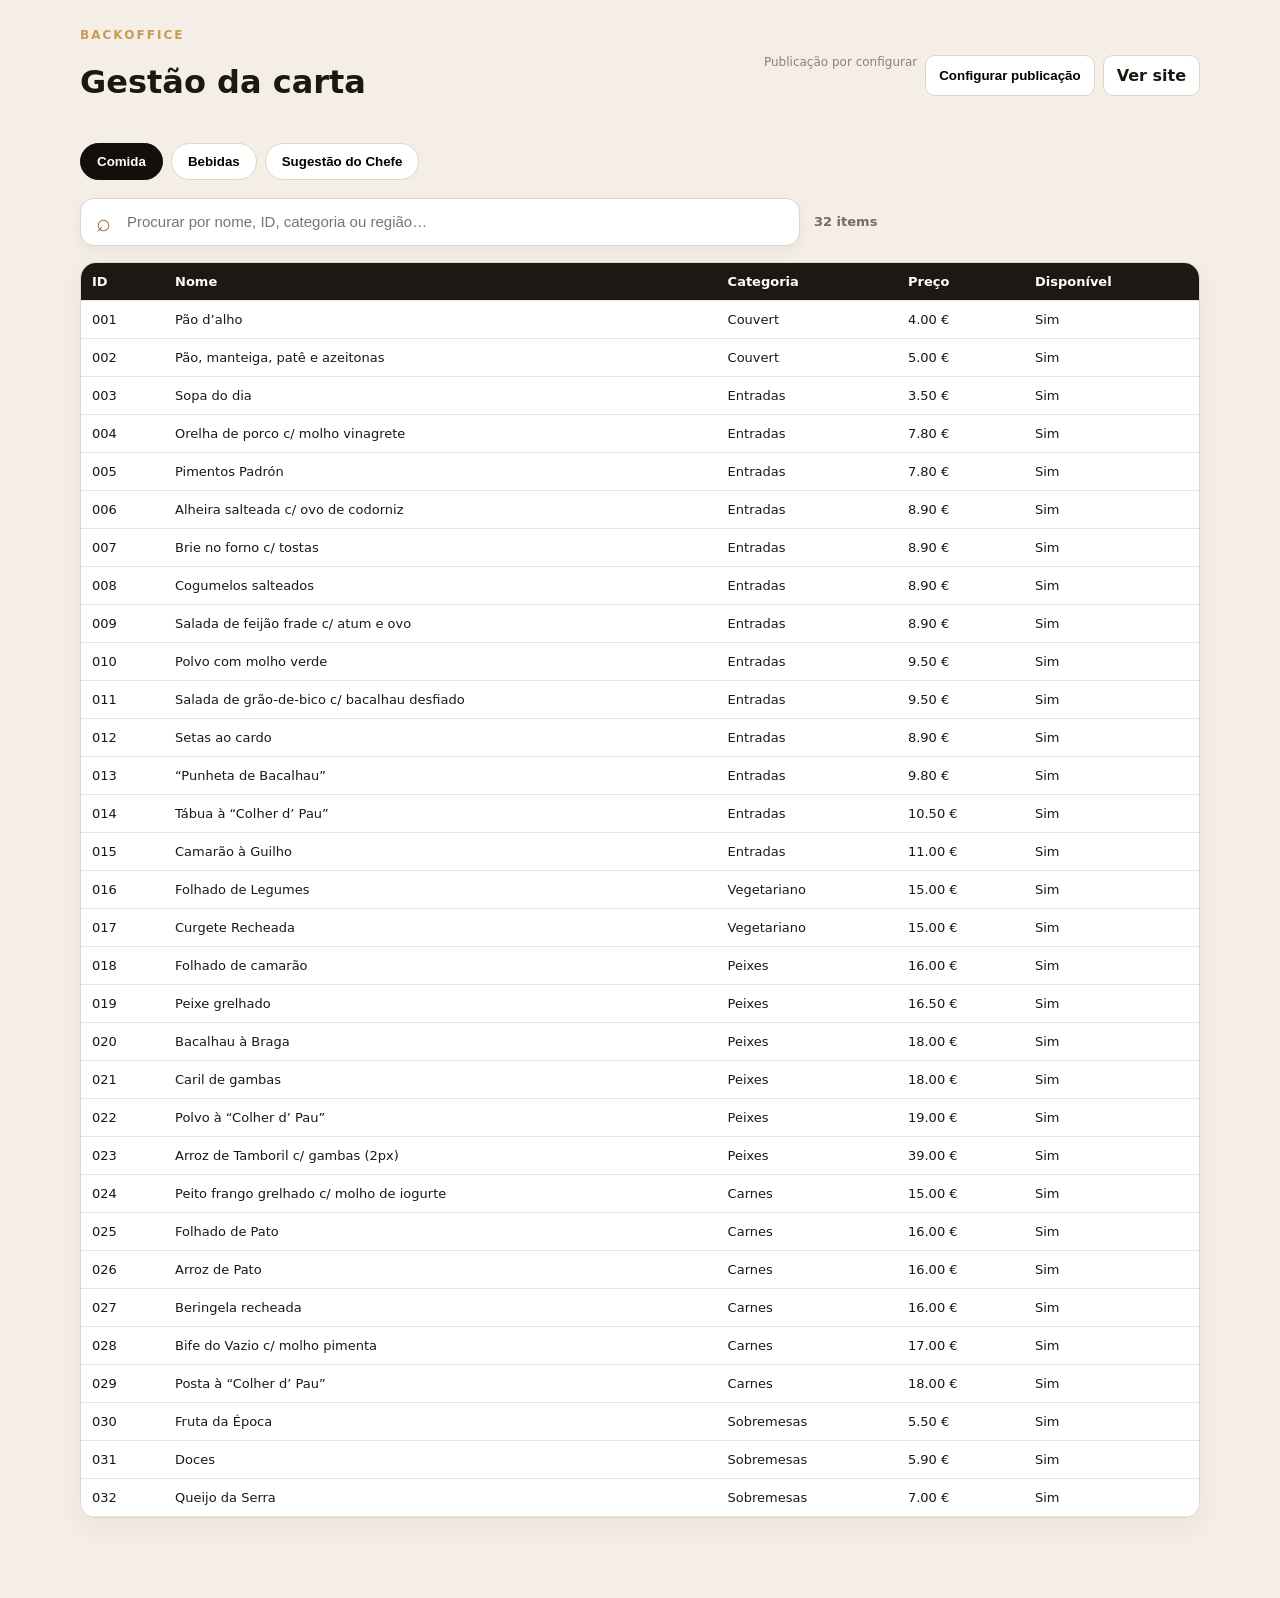
==== admin.html @ 29c87430 "Atualizar cache do backoffice" ====
<!doctype html>
<html lang="pt">
<head>
  <meta charset="utf-8">
  <meta name="viewport" content="width=device-width,initial-scale=1">
  <title>Gestão · Colher d’Pau</title>
  <link rel="stylesheet" href="css/style.css?v=38">
  <link rel="stylesheet" href="css/v36.css?v=38">
</head>
<body>
<div class="admin-wrap shell">
  <div class="admin-head">
    <div>
      <div class="eyebrow">Backoffice</div>
      <h1>Gestão da carta</h1>
    </div>
    <div class="admin-actions">
      <div class="github-sync-status" id="githubSyncStatus">Publicação por configurar</div>
      <button class="btn light" id="connectGitHub" type="button">Configurar publicação</button>
      <a class="btn light" href="index.html">Ver site</a>
    </div>
  </div>

  <div class="admin-tabs">
    <button class="admin-tab active" data-type="food">Comida</button>
    <button class="admin-tab" data-type="beverages">Bebidas</button>
    <button class="admin-tab" data-type="chef">Sugestão do Chefe</button>
  </div>

  <div class="admin-search-tools" role="search" aria-label="Pesquisar na carta">
    <div class="admin-search-box">
      <span class="admin-search-icon" aria-hidden="true">⌕</span>
      <input id="adminSearch" type="search" autocomplete="off" placeholder="Procurar por nome, ID, categoria ou região…" aria-label="Procurar itens">
      <button id="clearAdminSearch" class="admin-search-clear" type="button" aria-label="Limpar pesquisa" title="Limpar pesquisa">×</button>
    </div>
    <div class="admin-search-result" id="adminSearchResult" aria-live="polite"></div>
  </div>

  <div class="chef-admin-settings" id="chefAdminSettings" hidden>
    <div class="chef-admin-box">
      <label><input type="checkbox" id="chefEnabled"> Mostrar “Sugestão do Chefe” na carta</label>
      <label>Válido até <input type="date" id="chefValidUntil"></label>
      <button class="btn light" id="addChefItem">+ Adicionar sugestão</button>
    </div>
  </div>

  <div class="admin-table-wrap"><table class="admin-table"><thead id="tableHead"></thead><tbody id="rows"></tbody></table></div>
</div>

<div class="modal-backdrop" id="editorModal" aria-hidden="true">
  <section class="modal-card" role="dialog" aria-modal="true" aria-labelledby="modalTitle">
    <div class="modal-header"><div><div class="eyebrow">Editor</div><h2 id="modalTitle">Editar item</h2></div><button class="modal-close" id="closeModal" aria-label="Fechar">×</button></div>
    <div class="modal-body"><div class="grid">
      <div class="field"><label>ID</label><input id="code"></div>
      <div class="field"><label>Categoria</label><select id="category"></select></div>
      <div class="field full"><label>Nome apresentado ao cliente (PT)</label><input id="name_pt"></div>
      <div class="field full" id="descriptionField"><label>Descrição breve (PT)</label><textarea id="desc_pt"></textarea></div>
      <div class="field"><label>Preço (€)</label><input id="price" type="number" step=".01"></div>
      <div class="field" id="glassField"><label>Preço copo (€)</label><input id="glass" type="number" step=".01"></div>
      <div class="field" id="regionField"><label>Região</label><input id="region"></div>
      <div class="field"><label>Fotografia (caminho ou URL)</label><input id="image"></div>
      <div class="field">
        <label>Carregar nova fotografia</label>
        <div class="image-upload-row"><input id="imageUpload" type="file" accept="image/*"><button class="btn light" id="clearUploadedImage" type="button">Limpar seleção</button></div>
        <small class="field-help">A fotografia será otimizada e publicada em assets/dishes/ quando aplicar as alterações.</small>
      </div>
      <div class="field full"><label>Pré-visualização</label><img id="preview" class="preview" alt=""></div>
      <div class="field" id="allergensField"><label>Alergénios (separados por vírgula)</label><input id="allergens" placeholder="glúten, leite, ovos"></div>
      <div class="field" id="tagsField"><label>Etiquetas</label><input id="tags" placeholder="vegetariano, picante, sem glúten"></div>
      <div class="field" id="featuredField"><label><input type="checkbox" id="featured"> Item em destaque</label></div>
      <div class="field"><label><input type="checkbox" id="available"> Disponível na carta</label></div>
    </div></div>
    <div class="modal-footer">
      <span class="publish-state" id="publishState" aria-live="polite"></span>
      <button class="btn light" id="cancelModal">Cancelar</button>
      <button class="btn primary" id="apply">Aplicar alterações</button>
    </div>
  </section>
</div>

<script src="js/data.js?v=38"></script>
<script src="js/admin.js?v=38"></script>
<script src="js/admin-backend.js?v=38"></script>
</body>
</html>
---- css/style.css ----
:root{--bg:#f3ede4;--paper:#fffaf4;--ink:#181410;--muted:#766d63;--dark:#120f0c;--gold:#c89c52;--line:#dfd5c6}
*{box-sizing:border-box}html{scroll-behavior:smooth}body{margin:0;background:var(--bg);color:var(--ink);font-family:Inter,system-ui,-apple-system,"Segoe UI",sans-serif}.shell{width:min(1120px,calc(100% - 30px));margin:auto}a{color:inherit}
.landing-hero{min-height:100vh;color:#fff;background:linear-gradient(90deg,rgba(10,8,6,.86),rgba(10,8,6,.48)),url('../assets/restaurant-hero.jpg'),url('../assets/restaurant-hero-fallback.svg');background-position:center;background-size:cover;display:flex;flex-direction:column}
.top{display:flex;justify-content:space-between;align-items:center;padding:22px 0}.logo{height:64px;max-width:270px;object-fit:contain}.socials{display:flex;gap:10px}.socials a{border:1px solid rgba(255,255,255,.24);padding:8px 12px;border-radius:999px;text-decoration:none;font-size:13px}
.hero-inner{flex:1;display:flex;align-items:center}.hero-copy{max-width:820px;padding:80px 0 120px}.eyebrow{letter-spacing:.17em;text-transform:uppercase;color:var(--gold);font-weight:800;font-size:12px}.hero-copy h1{font:600 clamp(52px,8vw,94px)/.98 Georgia,serif;margin:16px 0}.hero-copy p{font-size:19px;color:#e1dad1;max-width:600px}
.lang-grid{display:grid;grid-template-columns:repeat(7,minmax(110px,1fr));gap:10px;margin-top:36px}.flag-card{background:rgba(255,255,255,.09);backdrop-filter:blur(8px);border:1px solid rgba(255,255,255,.18);border-radius:18px;padding:16px 10px;text-decoration:none;text-align:center;transition:.2s}.flag-card:hover{transform:translateY(-3px);background:rgba(255,255,255,.14)}.flag{font-size:32px;display:block;margin-bottom:7px}.flag-card small{color:#ddd2c4}
.menu-hero{height:320px;color:#fff;background:linear-gradient(90deg,rgba(8,7,6,.84),rgba(8,7,6,.45)),url('../assets/restaurant-hero.jpg'),url('../assets/restaurant-hero-fallback.svg');background-position:center;background-size:cover}.menu-top{display:flex;align-items:center;justify-content:space-between;padding:20px 0}.menu-top .logo{height:52px}.back{border:1px solid rgba(255,255,255,.24);border-radius:999px;padding:9px 13px;text-decoration:none}.menu-title{padding-top:62px}.menu-title h1{font:600 clamp(40px,6vw,64px)/1 Georgia,serif;margin:10px 0}.menu-title p{color:#dfd8cf}
.type-switch{display:flex;gap:8px;padding:28px 0 12px}.type-switch button,.cat-btn{border:1px solid var(--line);background:#fffaf4;border-radius:999px;padding:10px 15px;cursor:pointer}.type-switch button.active,.cat-btn.active{background:var(--dark);color:white;border-color:var(--dark)}.category-strip{display:flex;gap:8px;overflow:auto;padding:6px 0 20px;scrollbar-width:none}
.menu-content{display:grid;gap:28px;padding-bottom:70px}.section{background:var(--paper);border:1px solid #e7ded0;border-radius:22px;overflow:hidden}.section h2{font:600 29px Georgia,serif;margin:0;padding:20px 22px;border-bottom:1px solid var(--line)}
.dish{display:grid;grid-template-columns:118px 1fr auto;gap:16px;padding:18px 22px;border-bottom:1px solid #eadfd1;align-items:center}.dish:last-child{border-bottom:0}.dish img{width:118px;height:88px;object-fit:cover;border-radius:14px;background:#e8dfd2}.dish h3{margin:0 0 5px;font-size:17px}.dish p{margin:0;color:var(--muted);font-size:14px}.price{font-weight:900;white-space:nowrap}.badge{display:inline-block;margin-top:8px;margin-right:5px;padding:4px 7px;border-radius:999px;background:#efe3cf;color:#765622;font-size:11px;font-weight:700}
footer{background:var(--dark);color:white;padding:26px 0}.footer-row{display:flex;justify-content:space-between;gap:20px;align-items:center}.footer-row a{color:#d8bd8c}
.admin-wrap{padding:28px 0 80px}.admin-head{display:flex;justify-content:space-between;align-items:center;gap:15px;flex-wrap:wrap}.admin-actions{display:flex;gap:8px;flex-wrap:wrap}.btn{border:0;border-radius:10px;padding:10px 13px;cursor:pointer;font-weight:700;text-decoration:none}.btn.primary{background:var(--dark);color:white}.btn.gold{background:var(--gold);color:#1b140a}.btn.light{background:white;border:1px solid var(--line)}.admin-note{background:#fff7e8;border:1px solid #ead4ac;padding:14px 16px;border-radius:14px;margin:18px 0;color:#5c4a2e}.admin-table{width:100%;border-collapse:collapse;background:white;border-radius:15px;overflow:hidden}.admin-table th,.admin-table td{padding:11px;border-bottom:1px solid #eee4d7;text-align:left;font-size:13px}.admin-table th{background:#1c1814;color:white}.admin-table tr{cursor:pointer}.admin-table tr:hover{background:#faf4ec}.editor{margin-top:26px;background:white;border:1px solid var(--line);border-radius:18px;padding:20px}.grid{display:grid;grid-template-columns:repeat(2,1fr);gap:14px}.field{display:flex;flex-direction:column;gap:6px}.field.full{grid-column:1/-1}.field label{font-size:12px;font-weight:800;color:#675d53}.field input,.field textarea{padding:11px 12px;border:1px solid var(--line);border-radius:10px;background:#fff}.field textarea{min-height:90px;resize:vertical}.preview{width:180px;height:130px;object-fit:cover;border-radius:14px;background:#eee}.tiny{font-size:12px;color:var(--muted)}
@media(max-width:900px){.lang-grid{grid-template-columns:repeat(4,1fr)}}@media(max-width:700px){.lang-grid{grid-template-columns:repeat(2,1fr)}.socials{display:none}.dish{grid-template-columns:84px 1fr}.dish img{width:84px;height:74px}.price{grid-column:2}.grid{grid-template-columns:1fr}.field.full{grid-column:auto}.admin-table th:nth-child(3),.admin-table td:nth-child(3){display:none}.footer-row{align-items:flex-start;flex-direction:column}}


/* ---- Admin V4 ---- */
.admin-tabs{display:flex;gap:8px;margin:20px 0 12px}
.admin-tab{border:1px solid var(--line);background:#fff;border-radius:999px;padding:10px 16px;font-weight:800;cursor:pointer}
.admin-tab.active{background:var(--dark);color:#fff;border-color:var(--dark)}
.admin-table-wrap{background:#fff;border:1px solid var(--line);border-radius:16px;overflow:auto;box-shadow:0 10px 28px rgba(45,35,25,.05)}
.admin-table{border-radius:0}
.admin-table tbody tr{transition:background-color .18s ease,box-shadow .18s ease}
.admin-table tbody tr:hover{background:#f8f1e8}
.admin-table tbody tr.edited-row{background:#fff0c9}
.admin-table tbody tr.edited-row:hover{background:#ffe8ae}
.admin-table tbody tr.edited-row td:first-child{box-shadow:inset 4px 0 0 var(--gold)}

.modal-open{overflow:hidden}
.modal-backdrop{
  position:fixed;inset:0;background:rgba(16,12,9,.62);
  display:none;align-items:center;justify-content:center;
  z-index:1000;padding:22px;backdrop-filter:blur(4px)
}
.modal-backdrop.open{display:flex}
.modal-card{
  width:min(980px,100%);max-height:min(88vh,900px);
  background:#fff;border-radius:22px;box-shadow:0 30px 90px rgba(0,0,0,.28);
  display:flex;flex-direction:column;overflow:hidden
}
.modal-header{
  display:flex;justify-content:space-between;align-items:flex-start;
  padding:22px 24px 16px;border-bottom:1px solid var(--line)
}
.modal-header h2{margin:4px 0 0;font:600 30px Georgia,serif}
.modal-close{
  width:38px;height:38px;border:0;border-radius:50%;
  background:#f1ebe3;font-size:26px;line-height:1;cursor:pointer
}
.modal-body{padding:22px 24px;overflow:auto}
.modal-footer{
  display:flex;justify-content:flex-end;gap:10px;
  padding:16px 24px;border-top:1px solid var(--line);background:#fbf7f1
}
.field select{
  padding:11px 12px;border:1px solid var(--line);
  border-radius:10px;background:#fff
}
@media(max-width:700px){
  .modal-backdrop{padding:8px;align-items:flex-end}
  .modal-card{max-height:95vh;border-radius:18px 18px 0 0}
  .modal-body{padding:16px}
  .modal-header,.modal-footer{padding-left:16px;padding-right:16px}
}


/* ---- V5: identidade visual e galeria ---- */
.restaurant-logo{
  height:76px;
  width:auto;
  max-width:300px;
  object-fit:contain;
  border-radius:14px;
  filter:drop-shadow(0 8px 20px rgba(0,0,0,.22));
}
.landing-hero,
.menu-hero{
  background-position:center 46%;
}
.landing-hero::before{
  content:"";
  position:absolute;
  inset:0;
  background:linear-gradient(90deg,rgba(9,7,5,.86) 0%,rgba(9,7,5,.62) 44%,rgba(9,7,5,.26) 100%);
  pointer-events:none;
}
.landing-hero{position:relative}
.landing-hero .top,
.landing-hero .hero-inner{position:relative;z-index:1}

.dish-image{
  cursor:zoom-in;
  transition:transform .18s ease, box-shadow .18s ease;
}
.dish-image:hover{
  transform:scale(1.025);
  box-shadow:0 10px 24px rgba(28,20,12,.16);
}

.image-lightbox{
  position:fixed;
  inset:0;
  z-index:2000;
  display:none;
  align-items:center;
  justify-content:center;
  padding:28px;
  background:rgba(8,6,5,.90);
  backdrop-filter:blur(5px);
}
.image-lightbox.open{display:flex;flex-direction:column}
.image-lightbox img{
  max-width:min(1100px,94vw);
  max-height:82vh;
  width:auto;
  height:auto;
  object-fit:contain;
  border-radius:18px;
  box-shadow:0 30px 90px rgba(0,0,0,.45);
}
.lightbox-caption{
  color:#fff;
  margin-top:14px;
  font:600 18px Georgia,serif;
  text-align:center;
}
.lightbox-close{
  position:fixed;
  top:18px;
  right:22px;
  width:46px;
  height:46px;
  border:1px solid rgba(255,255,255,.24);
  border-radius:50%;
  background:rgba(255,255,255,.10);
  color:#fff;
  font-size:30px;
  line-height:1;
  cursor:pointer;
}
@media(max-width:700px){
  .restaurant-logo{height:58px;max-width:220px}
  .image-lightbox{padding:12px}
  .image-lightbox img{max-width:96vw;max-height:78vh;border-radius:12px}
}


/* V6 - seletor de idiomas no menu */
.menu-language-flags{
  position:fixed;top:18px;right:22px;z-index:900;
  display:flex;align-items:center;gap:5px;padding:7px 9px;
  border:1px solid rgba(255,255,255,.18);border-radius:999px;
  background:rgba(17,13,9,.76);box-shadow:0 8px 28px rgba(0,0,0,.18);
  backdrop-filter:blur(10px);
}
.menu-language-flags a{
  display:flex;width:35px;height:35px;align-items:center;justify-content:center;
  border-radius:50%;text-decoration:none;font-size:23px;line-height:1;
  transition:transform .15s ease,background-color .15s ease,box-shadow .15s ease;
}
.menu-language-flags a:hover{transform:translateY(-2px) scale(1.08);background:rgba(255,255,255,.12)}
.menu-language-flags a.active{
  background:rgba(205,157,82,.28);
  box-shadow:inset 0 0 0 2px #d2a052;
}
@media(max-width:700px){
  .menu-language-flags{
    top:auto;bottom:12px;left:50%;right:auto;transform:translateX(-50%);
    gap:2px;padding:5px 7px;max-width:96vw;
  }
  .menu-language-flags a{width:36px;height:36px;font-size:22px}
}

/* V7 - bandeiras reais em SVG */
.flag-card .flag-img{
  width:44px;
  height:30px;
  object-fit:cover;
  border-radius:5px;
  display:block;
  margin:0 auto 10px;
  box-shadow:0 2px 8px rgba(0,0,0,.28);
}
.menu-flag-img{
  width:26px;
  height:18px;
  object-fit:cover;
  border-radius:3px;
  box-shadow:0 1px 4px rgba(0,0,0,.25);
}
.menu-language-flags a{
  padding:0;
}
@media(max-width:700px){
  .flag-card .flag-img{width:40px;height:27px}
  .menu-flag-img{width:25px;height:17px}
}


/* V8 - Sugestão do Chefe */
.chef-suggestion{margin:34px auto 42px}
.chef-suggestion-head{
  display:flex;justify-content:space-between;align-items:end;gap:20px;
  margin-bottom:18px;padding:0 2px
}
.chef-suggestion-head h2{
  font:600 clamp(34px,5vw,52px)/1.05 Georgia,serif;
  margin:7px 0 6px
}
.chef-suggestion-head p{margin:0;color:var(--muted)}
.chef-validity{
  background:#ead9b8;color:#674819;border-radius:999px;
  padding:8px 12px;font-size:12px;font-weight:800
}
.chef-grid{
  display:grid;grid-template-columns:repeat(3,1fr);gap:16px
}
.chef-card{
  background:linear-gradient(180deg,#1b1713,#12100d);
  color:#fff;border-radius:22px;overflow:hidden;
  box-shadow:0 14px 34px rgba(30,22,14,.15);
  border:1px solid rgba(196,154,82,.24)
}
.chef-image{
  width:100%;height:190px;object-fit:cover;display:block;cursor:zoom-in
}
.chef-card-body{padding:20px}
.chef-type{
  color:var(--gold);font-size:11px;font-weight:900;
  letter-spacing:.15em;text-transform:uppercase;margin-bottom:9px
}
.chef-card-line{display:flex;justify-content:space-between;gap:12px;align-items:start}
.chef-card h3{font:600 23px/1.08 Georgia,serif;margin:0}
.chef-card p{color:#cfc6ba;font-size:14px;margin:10px 0 0}
.chef-price{font-weight:900;white-space:nowrap;color:#f0d39a}
.chef-admin-settings{margin:10px 0 15px}
.chef-admin-box{
  display:flex;align-items:center;gap:18px;flex-wrap:wrap;
  background:#f7eddc;border:1px solid #ead4ac;border-radius:14px;padding:12px 14px
}
.chef-admin-box label{font-size:13px;font-weight:700;color:#5d4a2d}
.chef-admin-box input[type="date"]{margin-left:6px;padding:7px 9px;border:1px solid var(--line);border-radius:8px}
@media(max-width:850px){.chef-grid{grid-template-columns:1fr}.chef-image{height:220px}}

/* V9 - correção de renderização da Sugestão do Chefe */
#chefSuggestion[hidden]{display:none!important}
#chefSuggestion:not([hidden]){display:block}

.chef-suggestion{margin:30px auto 48px}
.chef-panel{position:relative;overflow:hidden;border-radius:22px;padding:34px;color:#fff;background:linear-gradient(180deg,rgba(24,16,9,.90),rgba(17,11,7,.97)),radial-gradient(circle at 50% 0%,rgba(203,159,84,.14),transparent 34%),url('../assets/restaurant-hero.jpg') center/cover no-repeat;border:1px solid rgba(205,158,82,.62);box-shadow:0 20px 48px rgba(33,22,13,.20)}
.chef-brand{position:absolute;top:18px;left:20px;z-index:2}.chef-logo{width:84px;height:84px;object-fit:contain;border-radius:14px;background:rgba(18,13,9,.34);box-shadow:0 8px 22px rgba(0,0,0,.24)}
.chef-panel-top{position:relative;z-index:2;max-width:830px;margin:0 auto 26px;text-align:center}.chef-title-row{display:flex;justify-content:center;align-items:flex-end;gap:16px;flex-wrap:wrap;padding-top:8px}
.chef-title-main{font:600 clamp(40px,5vw,66px)/.95 Georgia,serif;letter-spacing:.015em}.chef-title-script{font-family:"Segoe Script","Brush Script MT",cursive;font-size:clamp(40px,5vw,68px);line-height:.82;color:#d8aa5f;font-weight:400}
.chef-rule{display:flex;align-items:center;justify-content:center;gap:12px;margin:14px auto 8px;color:#d8aa5f}.chef-rule span{width:135px;height:1px;background:linear-gradient(90deg,transparent,#d8aa5f)}.chef-rule span:last-child{background:linear-gradient(90deg,#d8aa5f,transparent)}
.chef-tradition{color:#f0e8df;font-size:11px;font-weight:800;letter-spacing:.34em}.chef-panel-top p{max-width:720px;margin:14px auto 0;color:#e3d9cf;font:italic 17px/1.45 Georgia,serif}
.chef-grid{position:relative;z-index:2;display:grid;grid-template-columns:repeat(3,1fr);gap:16px}.chef-card{display:flex;flex-direction:column;overflow:hidden;border-radius:18px;border:1px solid rgba(210,165,91,.48);background:linear-gradient(180deg,rgba(53,36,22,.97),rgba(27,18,11,.99));box-shadow:0 14px 34px rgba(0,0,0,.24);transition:.18s ease}
.chef-card:hover{transform:translateY(-4px);border-color:#d8aa5f;box-shadow:0 20px 44px rgba(0,0,0,.30)}.chef-image{width:100%;height:245px;object-fit:cover;display:block;cursor:zoom-in}.chef-card-body{display:flex;flex-direction:column;flex:1;padding:17px 18px 20px}
.chef-type{align-self:flex-start;display:inline-flex;margin-bottom:10px;padding:5px 12px;border-radius:999px;background:linear-gradient(180deg,#b98b45,#8a622d);color:#fff7e8;font-size:10px;font-weight:900;letter-spacing:.17em;text-transform:uppercase}
.chef-card-line{display:flex;justify-content:space-between;align-items:flex-start;gap:12px}.chef-card h3{margin:0;font:600 23px/1.08 Georgia,serif}.chef-price{flex:0 0 auto;padding:7px 12px;border:1px solid rgba(216,170,95,.92);border-radius:999px;background:rgba(17,11,7,.64);color:#f1d399;font-weight:900;white-space:nowrap}
.chef-card p{margin:12px 0 0;color:#d8cec3;font-size:14px;line-height:1.5}.chef-tagline{position:relative;z-index:2;margin-top:22px;text-align:center;color:#d8aa5f;font-family:"Segoe Script","Brush Script MT",cursive;font-size:28px}
@media(max-width:920px){.chef-brand{position:relative;top:auto;left:auto;display:flex;justify-content:center;margin-bottom:10px}.chef-logo{width:76px;height:76px}.chef-grid{grid-template-columns:1fr}.chef-image{height:270px}}
@media(max-width:600px){.chef-panel{padding:22px 13px 18px}.chef-title-row{gap:8px}.chef-title-main,.chef-title-script{font-size:38px}.chef-rule span{width:72px}.chef-tradition{letter-spacing:.18em}.chef-panel-top p{font-size:15px}.chef-image{height:225px}.chef-card-line{flex-direction:column}.chef-price{align-self:flex-start}.chef-tagline{font-size:22px}}


/* =========================================================
   V12 - Sugestão do Chefe corrigida e alinhada com o mockup
   ========================================================= */
#chefSuggestion[hidden]{display:none!important}
#chefSuggestion:not([hidden]){display:block!important}

.chef-suggestion{
  margin:34px auto 48px!important;
}

.chef-panel{
  position:relative!important;
  overflow:hidden!important;
  border-radius:22px!important;
  padding:34px 34px 26px!important;
  color:#fff!important;
  background:
    linear-gradient(180deg,rgba(25,17,10,.91),rgba(16,10,6,.97)),
    radial-gradient(circle at 50% 5%,rgba(206,162,88,.16),transparent 38%),
    url('../assets/restaurant-hero.jpg') center/cover no-repeat!important;
  border:1px solid rgba(209,163,86,.62)!important;
  box-shadow:0 22px 54px rgba(38,24,12,.24)!important;
}

.chef-panel::after{
  content:"";
  position:absolute;
  inset:0;
  pointer-events:none;
  background:linear-gradient(90deg,rgba(0,0,0,.10),transparent 24%,transparent 76%,rgba(0,0,0,.10));
}

.chef-logo{
  position:absolute!important;
  top:22px!important;
  left:22px!important;
  z-index:4!important;
  width:82px!important;
  height:82px!important;
  object-fit:contain!important;
  border-radius:14px!important;
  background:rgba(13,9,6,.28)!important;
  box-shadow:0 8px 22px rgba(0,0,0,.25)!important;
}

.chef-panel-top{
  position:relative!important;
  z-index:3!important;
  max-width:850px!important;
  margin:0 auto 26px!important;
  text-align:center!important;
}

.chef-title-row{
  display:flex!important;
  justify-content:center!important;
  align-items:flex-end!important;
  gap:16px!important;
  flex-wrap:wrap!important;
}

.chef-title-main{
  font:600 clamp(42px,5vw,66px)/.95 Georgia,serif!important;
  letter-spacing:.01em!important;
  color:#fff!important;
}

.chef-title-script{
  font-family:"Segoe Script","Brush Script MT",cursive!important;
  font-size:clamp(40px,5vw,66px)!important;
  line-height:.82!important;
  color:#d8aa5f!important;
  font-weight:400!important;
}

.chef-rule{
  display:flex!important;
  align-items:center!important;
  justify-content:center!important;
  gap:12px!important;
  margin:13px auto 8px!important;
  color:#d8aa5f!important;
}

.chef-rule span{
  width:135px!important;
  height:1px!important;
  background:linear-gradient(90deg,transparent,#d8aa5f)!important;
}
.chef-rule span:last-child{
  background:linear-gradient(90deg,#d8aa5f,transparent)!important;
}

.chef-tradition{
  color:#f0e8df!important;
  font-size:11px!important;
  font-weight:800!important;
  letter-spacing:.32em!important;
}

.chef-panel-top p{
  max-width:760px!important;
  margin:14px auto 0!important;
  color:#e8dfd5!important;
  font:italic 17px/1.45 Georgia,serif!important;
}

.chef-grid{
  position:relative!important;
  z-index:3!important;
  display:grid!important;
  grid-template-columns:repeat(3,minmax(0,1fr))!important;
  gap:16px!important;
}

.chef-card{
  display:flex!important;
  flex-direction:column!important;
  min-width:0!important;
  overflow:hidden!important;
  border-radius:18px!important;
  border:1px solid rgba(210,165,91,.48)!important;
  background:linear-gradient(180deg,rgba(54,36,22,.98),rgba(27,18,11,.995))!important;
  box-shadow:0 14px 34px rgba(0,0,0,.24)!important;
}

.chef-card:hover{
  transform:translateY(-4px)!important;
  border-color:#d8aa5f!important;
  box-shadow:0 20px 44px rgba(0,0,0,.30)!important;
}

.chef-image{
  width:100%!important;
  height:250px!important;
  object-fit:cover!important;
  display:block!important;
  cursor:zoom-in!important;
}

.chef-card-body{
  display:flex!important;
  flex-direction:column!important;
  flex:1!important;
  padding:17px 18px 20px!important;
}

.chef-type{
  align-self:flex-start!important;
  display:inline-flex!important;
  margin-bottom:11px!important;
  padding:5px 12px!important;
  border-radius:999px!important;
  background:linear-gradient(180deg,#b98b45,#8a622d)!important;
  color:#fff7e8!important;
  font-size:10px!important;
  font-weight:900!important;
  letter-spacing:.17em!important;
  text-transform:uppercase!important;
}

.chef-card-line{
  display:flex!important;
  justify-content:space-between!important;
  align-items:flex-start!important;
  gap:12px!important;
}

.chef-card h3{
  margin:0!important;
  font:600 23px/1.08 Georgia,serif!important;
  color:#fff!important;
}

.chef-price{
  flex:0 0 auto!important;
  padding:7px 12px!important;
  border:1px solid rgba(216,170,95,.92)!important;
  border-radius:999px!important;
  background:rgba(17,11,7,.64)!important;
  color:#f1d399!important;
  font-weight:900!important;
  white-space:nowrap!important;
}

.chef-card p{
  margin:12px 0 0!important;
  color:#d8cec3!important;
  font-size:14px!important;
  line-height:1.5!important;
}

.chef-tagline{
  position:relative!important;
  z-index:3!important;
  margin-top:24px!important;
  text-align:center!important;
  color:#d8aa5f!important;
  font-family:"Segoe Script","Brush Script MT",cursive!important;
  font-size:28px!important;
}

@media(max-width:920px){
  .chef-logo{
    position:relative!important;
    top:auto!important;
    left:auto!important;
    display:block!important;
    margin:0 auto 12px!important;
    width:74px!important;
    height:74px!important;
  }
  .chef-grid{
    grid-template-columns:1fr!important;
  }
  .chef-image{
    height:270px!important;
  }
}

@media(max-width:600px){
  .chef-panel{padding:22px 13px 18px!important}
  .chef-title-row{gap:8px!important}
  .chef-title-main,.chef-title-script{font-size:38px!important}
  .chef-rule span{width:72px!important}
  .chef-tradition{letter-spacing:.18em!important}
  .chef-panel-top p{font-size:15px!important}
  .chef-image{height:225px!important}
  .chef-card-line{flex-direction:column!important}
  .chef-price{align-self:flex-start!important}
  .chef-tagline{font-size:22px!important}
}


/* ==========================================================
   V13 — implementação fiel ao mockup aprovado
   ========================================================== */
body{background:#f4eee6!important;color:#1d1712!important}

.menu-hero{
  min-height:262px!important;
  height:auto!important;
  color:#fff!important;
  background:
    linear-gradient(90deg,rgba(10,8,6,.82),rgba(10,8,6,.46)),
    url('../assets/restaurant-hero.jpg') center 46%/cover no-repeat!important;
}

.menu-nav{
  display:grid!important;
  grid-template-columns:140px 1fr 330px!important;
  align-items:center!important;
  gap:20px!important;
  padding:16px 0 8px!important;
}

.nav-logo img{
  width:92px!important;
  height:92px!important;
  object-fit:cover!important;
  border-radius:18px!important;
  display:block!important;
  box-shadow:0 9px 28px rgba(0,0,0,.28)!important;
}

.main-nav{
  display:flex!important;
  justify-content:center!important;
  align-items:center!important;
  gap:44px!important;
}

.main-nav a{
  color:#f4ede4!important;
  text-decoration:none!important;
  font:600 16px Georgia,serif!important;
  padding:10px 0!important;
  border-bottom:2px solid transparent!important;
}

.main-nav a.active{
  color:#fff!important;
  border-bottom-color:#d8aa5f!important;
}

.menu-language-flags{
  position:static!important;
  transform:none!important;
  display:flex!important;
  justify-self:end!important;
  align-items:center!important;
  gap:8px!important;
  padding:8px 10px!important;
  border:1px solid rgba(221,177,100,.55)!important;
  border-radius:999px!important;
  background:rgba(18,12,8,.62)!important;
  backdrop-filter:blur(8px)!important;
}

.menu-language-flags a{
  width:34px!important;
  height:34px!important;
  border-radius:50%!important;
  display:flex!important;
  align-items:center!important;
  justify-content:center!important;
}

.menu-language-flags a img{
  width:24px!important;
  height:17px!important;
  border-radius:2px!important;
}

.menu-language-flags a.active{
  box-shadow:0 0 0 2px #d8aa5f inset!important;
  background:rgba(216,170,95,.15)!important;
}

.hero-copy{
  padding:4px 0 38px!important;
}

.hero-copy .eyebrow{
  color:#d8aa5f!important;
  font-size:12px!important;
  letter-spacing:.14em!important;
}

.hero-copy h1{
  margin:5px 0 4px!important;
  font:600 clamp(50px,5vw,67px)/1 Georgia,serif!important;
  color:#fff!important;
}

.hero-copy p{
  margin:0!important;
  color:#eee5db!important;
  font:18px Georgia,serif!important;
}

.type-switch-wrap{
  margin-top:-18px!important;
  position:relative!important;
  z-index:5!important;
}

.type-switch{
  padding:0!important;
  display:flex!important;
  gap:8px!important;
}

.type-switch button{
  padding:11px 20px!important;
  border-radius:999px!important;
  font-weight:800!important;
  border:1px solid #ddd0bf!important;
  background:#fffaf4!important;
}

.type-switch button.active{
  background:#17120e!important;
  border-color:#17120e!important;
  color:#fff!important;
}

.chef-suggestion{
  margin:18px auto 38px!important;
}

.chef-panel{
  position:relative!important;
  overflow:hidden!important;
  border-radius:18px!important;
  padding:30px 44px 22px!important;
  color:#fff!important;
  background:
    linear-gradient(180deg,rgba(28,18,10,.88),rgba(16,10,6,.96)),
    radial-gradient(circle at 50% 6%,rgba(213,169,92,.15),transparent 38%),
    url('../assets/restaurant-hero.jpg') center/cover no-repeat!important;
  border:1px solid #b98235!important;
  box-shadow:0 18px 48px rgba(41,27,14,.22)!important;
}

.chef-panel::before,
.chef-panel::after{
  content:""!important;
  position:absolute!important;
  top:-60px!important;
  width:210px!important;
  height:300px!important;
  opacity:.20!important;
  pointer-events:none!important;
  background:
    radial-gradient(ellipse at 50% 15%,transparent 0 56%,#6b7d42 57% 59%,transparent 60%),
    radial-gradient(ellipse at 40% 35%,transparent 0 53%,#6b7d42 54% 56%,transparent 57%),
    radial-gradient(ellipse at 60% 55%,transparent 0 52%,#6b7d42 53% 55%,transparent 56%)!important;
}
.chef-panel::before{left:-52px!important;transform:rotate(-25deg)!important}
.chef-panel::after{right:-52px!important;transform:scaleX(-1) rotate(-25deg)!important}

.chef-panel-head{
  position:relative!important;
  z-index:2!important;
  text-align:center!important;
  max-width:860px!important;
  margin:0 auto 20px!important;
}

.chef-icon{
  width:44px!important;
  height:22px!important;
  margin:-41px auto 8px!important;
  display:flex!important;
  align-items:center!important;
  justify-content:center!important;
  color:#d8aa5f!important;
  font-size:18px!important;
  background:#1f150d!important;
  border:1px solid #b98235!important;
  border-bottom:0!important;
  border-radius:22px 22px 0 0!important;
}

.chef-title-row{
  display:flex!important;
  justify-content:center!important;
  align-items:flex-end!important;
  gap:12px!important;
  flex-wrap:wrap!important;
}

.chef-title-main{
  color:#fff!important;
  font:600 clamp(42px,4.3vw,58px)/.95 Georgia,serif!important;
  letter-spacing:.02em!important;
}

.chef-title-script{
  color:#d8aa5f!important;
  font-family:"Segoe Script","Brush Script MT",cursive!important;
  font-size:clamp(40px,4.5vw,58px)!important;
  line-height:.82!important;
  font-weight:400!important;
}

.chef-tradition{
  margin-top:9px!important;
  color:#f5eee6!important;
  font-size:11px!important;
  font-weight:800!important;
  letter-spacing:.34em!important;
}

.chef-mini-rule{
  width:72px!important;
  height:1px!important;
  margin:8px auto 0!important;
  background:#d8aa5f!important;
}

.chef-panel-head p{
  margin:12px auto 0!important;
  color:#e8ded4!important;
  font:italic 17px/1.42 Georgia,serif!important;
}

.chef-grid{
  position:relative!important;
  z-index:2!important;
  display:grid!important;
  grid-template-columns:repeat(3,minmax(0,1fr))!important;
  gap:16px!important;
}

.chef-card{
  overflow:hidden!important;
  border-radius:16px!important;
  background:linear-gradient(180deg,rgba(52,35,21,.97),rgba(29,19,11,.99))!important;
  border:1px solid rgba(200,147,65,.62)!important;
  box-shadow:none!important;
}

.chef-card-header{
  padding:11px 16px 10px!important;
}

.chef-type{
  display:inline-block!important;
  margin:0 0 8px!important;
  padding:4px 13px!important;
  background:linear-gradient(180deg,#b98a43,#8a622d)!important;
  border-radius:999px!important;
  color:#fff8eb!important;
  letter-spacing:.2em!important;
  font-size:10px!important;
  font-weight:900!important;
}

.chef-card h3{
  margin:0!important;
  min-height:46px!important;
  font:600 22px/1.05 Georgia,serif!important;
  color:#fff!important;
}

.chef-image-wrap{
  position:relative!important;
  margin:0 7px!important;
  overflow:hidden!important;
  border-radius:13px!important;
}

.chef-image{
  width:100%!important;
  height:228px!important;
  object-fit:cover!important;
  display:block!important;
  cursor:zoom-in!important;
}

.chef-price{
  position:absolute!important;
  right:12px!important;
  bottom:-1px!important;
  padding:9px 17px!important;
  border:1px solid #d8aa5f!important;
  border-radius:999px 999px 0 0!important;
  background:rgba(24,15,9,.92)!important;
  color:#f0d398!important;
  font:700 20px Georgia,serif!important;
}

.chef-card-body{
  padding:10px 16px 14px!important;
}

.chef-card-body p{
  min-height:42px!important;
  margin:0!important;
  color:#ded4c9!important;
  font:14px/1.45 Georgia,serif!important;
}

.chef-tagline{
  position:relative!important;
  z-index:2!important;
  margin-top:14px!important;
  text-align:center!important;
  color:#d8aa5f!important;
  font-family:"Segoe Script","Brush Script MT",cursive!important;
  font-size:27px!important;
}

.chef-tagline-rule{
  display:block!important;
  width:130px!important;
  height:1px!important;
  margin:8px auto 0!important;
  background:linear-gradient(90deg,transparent,#d8aa5f,transparent)!important;
}

.regular-menu{
  padding-bottom:70px!important;
}

.category-strip{
  display:none!important;
}

.menu-content{
  display:grid!important;
  gap:28px!important;
}

.section{
  background:transparent!important;
  border:0!important;
  box-shadow:none!important;
  border-radius:0!important;
  overflow:visible!important;
}

.section-heading{
  display:flex!important;
  align-items:center!important;
  gap:30px!important;
  margin:6px 0 12px!important;
}

.section-heading h2{
  flex:0 0 auto!important;
  margin:0!important;
  padding:0!important;
  border:0!important;
  font:600 40px/1 Georgia,serif!important;
  color:#18130f!important;
}

.section-heading span{
  flex:0 0 auto!important;
  font:italic 18px Georgia,serif!important;
  color:#5e5449!important;
}

.section-heading i{
  flex:1!important;
  height:1px!important;
  background:#d0a05b!important;
}

.dish{
  background:#fffaf4!important;
  border:1px solid #e4dacd!important;
  border-radius:14px!important;
  padding:14px!important;
  margin-bottom:10px!important;
}

footer{
  margin-top:30px!important;
}

@media(max-width:900px){
  .menu-nav{
    grid-template-columns:90px 1fr!important;
  }
  .main-nav{display:none!important}
  .menu-language-flags{grid-column:2!important}
  .chef-grid{grid-template-columns:1fr!important}
  .chef-image{height:280px!important}
}

@media(max-width:600px){
  .menu-nav{
    grid-template-columns:70px 1fr!important;
    padding-top:10px!important;
  }
  .nav-logo img{
    width:64px!important;height:64px!important;border-radius:14px!important;
  }
  .menu-language-flags{
    gap:2px!important;padding:5px 7px!important;
  }
  .menu-language-flags a{
    width:30px!important;height:30px!important;
  }
  .menu-language-flags a img{
    width:21px!important;height:15px!important;
  }
  .hero-copy{
    padding-bottom:30px!important;
  }
  .chef-panel{
    padding:24px 12px 18px!important;
  }
  .chef-icon{margin-top:-35px!important}
  .chef-title-main,.chef-title-script{
    font-size:37px!important;
  }
  .chef-tradition{letter-spacing:.18em!important}
  .chef-panel-head p{font-size:15px!important}
  .chef-image{height:220px!important}
  .section-heading{
    gap:12px!important;
    align-items:flex-end!important;
    flex-wrap:wrap!important;
  }
  .section-heading h2{font-size:32px!important}
  .section-heading span{font-size:15px!important}
  .section-heading i{flex-basis:100%!important}
}


/* ==========================================================
   V14 — simplificação do topo da Sugestão do Chefe
   ========================================================== */

/* Esconder definitivamente os elementos antigos, caso restem
   por cache ou por estilos anteriores. */
.chef-icon,
.chef-tradition,
.chef-mini-rule,
#chefSubtitle{
  display:none!important;
}

/* Pequeno ornamento no topo, sem texto adicional. */
.chef-crown{
  position:relative!important;
  display:flex!important;
  align-items:center!important;
  justify-content:center!important;
  gap:10px!important;
  width:210px!important;
  margin:-18px auto 7px!important;
  color:#d8aa5f!important;
}

.chef-crown > span{
  display:block!important;
  width:74px!important;
  height:1px!important;
  background:linear-gradient(90deg,transparent,#d8aa5f)!important;
}

.chef-crown > span:last-child{
  background:linear-gradient(90deg,#d8aa5f,transparent)!important;
}

.chef-hat-icon{
  position:relative!important;
  width:34px!important;
  height:24px!important;
  flex:0 0 34px!important;
}

/* Base do chapéu */
.chef-hat-icon::after{
  content:""!important;
  position:absolute!important;
  left:6px!important;
  right:6px!important;
  bottom:1px!important;
  height:5px!important;
  border:1.5px solid #d8aa5f!important;
  border-top:0!important;
  border-radius:0 0 5px 5px!important;
}

/* Coroa do chapéu */
.chef-hat-icon::before{
  content:""!important;
  position:absolute!important;
  left:7px!important;
  top:8px!important;
  width:20px!important;
  height:10px!important;
  border:1.5px solid #d8aa5f!important;
  border-bottom:0!important;
  border-radius:11px 11px 0 0!important;
}

/* Três lóbulos simples */
.chef-hat-icon i{
  position:absolute!important;
  top:3px!important;
  width:9px!important;
  height:9px!important;
  border:1.5px solid #d8aa5f!important;
  border-radius:50%!important;
  background:#1b120b!important;
}

.chef-hat-icon i:nth-child(1){left:5px!important}
.chef-hat-icon i:nth-child(2){left:12.5px!important;top:0!important}
.chef-hat-icon i:nth-child(3){right:5px!important}

/* Espaçamento do título mais compacto depois de remover texto extra. */
.chef-panel-head{
  margin-bottom:18px!important;
}

.chef-title-row{
  margin-top:0!important;
}

.chef-title-ornament{
  display:flex!important;
  align-items:center!important;
  justify-content:center!important;
  gap:9px!important;
  width:250px!important;
  margin:12px auto 0!important;
  color:#d8aa5f!important;
}

.chef-title-ornament span{
  display:block!important;
  width:92px!important;
  height:1px!important;
  background:linear-gradient(90deg,transparent,#d8aa5f)!important;
}

.chef-title-ornament span:last-child{
  background:linear-gradient(90deg,#d8aa5f,transparent)!important;
}

.chef-title-ornament b{
  font-size:8px!important;
  line-height:1!important;
  color:#d8aa5f!important;
}

/* Aproximar os cartões do título, como no mockup. */
.chef-grid{
  margin-top:18px!important;
}

@media(max-width:600px){
  .chef-crown{
    width:160px!important;
    margin-top:-13px!important;
  }
  .chef-crown > span{
    width:50px!important;
  }
  .chef-title-ornament{
    width:180px!important;
  }
  .chef-title-ornament span{
    width:62px!important;
  }
}

/* V15 - navegação Comida/Bebidas */
#menuArea{scroll-margin-top:24px;}


/* ==========================================================
   V16 — Sugestão do Chefe alinhada com o mockup aprovado
   ========================================================== */

/* Remover restos de versões anteriores */
.chef-crown,
.chef-hat-icon,
.chef-title-ornament,
.chef-icon,
.chef-tradition,
.chef-mini-rule,
.chef-tagline,
#chefSubtitle{
  display:none!important;
}

.chef-suggestion{
  margin:24px auto 42px!important;
}

.chef-panel{
  position:relative!important;
  overflow:visible!important;
  border-radius:18px!important;
  padding:38px 42px 26px!important;
  color:#fff!important;
  background:
    linear-gradient(180deg,rgba(24,15,8,.88),rgba(15,9,5,.95)),
    radial-gradient(circle at 50% 6%,rgba(210,165,90,.12),transparent 35%),
    url('../assets/restaurant-hero.jpg') center/cover no-repeat!important;
  border:1px solid #b98033!important;
  box-shadow:0 18px 44px rgba(40,25,12,.22)!important;
}

/* O "alto" central pedido pelo utilizador */
.chef-top-bump{
  position:absolute!important;
  top:-18px!important;
  left:50%!important;
  transform:translateX(-50%)!important;
  width:76px!important;
  height:36px!important;
  z-index:6!important;
  display:flex!important;
  align-items:center!important;
  justify-content:center!important;
  background:#1c120b!important;
  border:1px solid #b98033!important;
  border-bottom:0!important;
  border-radius:38px 38px 0 0!important;
}

.chef-top-bump::before,
.chef-top-bump::after{
  content:""!important;
  position:absolute!important;
  bottom:0!important;
  width:34px!important;
  height:1px!important;
  background:#b98033!important;
}
.chef-top-bump::before{right:100%!important}
.chef-top-bump::after{left:100%!important}

.chef-top-bump img{
  width:27px!important;
  height:27px!important;
  object-fit:contain!important;
  display:block!important;
}

/* Plantas como no mockup */
.chef-plant{
  position:absolute!important;
  z-index:1!important;
  pointer-events:none!important;
  opacity:.72!important;
  width:190px!important;
  height:auto!important;
}

.chef-plant-left{
  left:-34px!important;
  top:-8px!important;
}

.chef-plant-right{
  right:-34px!important;
  top:-8px!important;
  transform:scaleX(-1)!important;
}

.chef-panel-head{
  position:relative!important;
  z-index:3!important;
  max-width:900px!important;
  margin:0 auto 18px!important;
  text-align:center!important;
}

.chef-title-row{
  display:flex!important;
  justify-content:center!important;
  align-items:flex-end!important;
  gap:12px!important;
  flex-wrap:wrap!important;
}

.chef-title-main{
  font:600 clamp(42px,4.2vw,58px)/.95 Georgia,serif!important;
  color:#fff!important;
  letter-spacing:.01em!important;
}

.chef-title-script{
  font-family:"Segoe Script","Brush Script MT",cursive!important;
  font-size:clamp(41px,4.4vw,59px)!important;
  line-height:.82!important;
  color:#d8aa5f!important;
  font-weight:400!important;
}

.chef-title-row::after{
  content:""!important;
  display:block!important;
  flex-basis:100%!important;
  width:120px!important;
  max-width:120px!important;
  height:1px!important;
  margin:10px auto 0!important;
  background:linear-gradient(90deg,transparent,#d8aa5f,transparent)!important;
}

.chef-grid{
  position:relative!important;
  z-index:3!important;
  display:grid!important;
  grid-template-columns:repeat(3,minmax(0,1fr))!important;
  gap:16px!important;
  margin-top:14px!important;
}

.chef-card{
  overflow:hidden!important;
  border-radius:16px!important;
  background:linear-gradient(180deg,rgba(53,35,21,.97),rgba(28,18,11,.99))!important;
  border:1px solid rgba(199,145,64,.62)!important;
  box-shadow:none!important;
}

.chef-card-header{
  padding:11px 16px 10px!important;
}

.chef-type{
  display:inline-block!important;
  margin:0 0 8px!important;
  padding:4px 13px!important;
  border-radius:999px!important;
  background:linear-gradient(180deg,#b98a43,#8b622c)!important;
  color:#fff8eb!important;
  font-size:10px!important;
  font-weight:900!important;
  letter-spacing:.18em!important;
}

.chef-card h3{
  margin:0!important;
  min-height:44px!important;
  font:600 22px/1.05 Georgia,serif!important;
  color:#fff!important;
}

.chef-image-wrap{
  position:relative!important;
  margin:0 7px!important;
  border-radius:13px!important;
  overflow:hidden!important;
}

.chef-image{
  width:100%!important;
  height:230px!important;
  object-fit:cover!important;
  display:block!important;
  cursor:zoom-in!important;
  filter:saturate(1.04) contrast(1.03)!important;
}

.chef-price{
  position:absolute!important;
  right:10px!important;
  bottom:-1px!important;
  padding:9px 17px!important;
  border:1px solid #d8aa5f!important;
  border-radius:999px 999px 0 0!important;
  background:rgba(24,15,9,.94)!important;
  color:#f0d398!important;
  font:700 20px Georgia,serif!important;
}

.chef-card-body{
  padding:10px 16px 14px!important;
}

.chef-card-body p{
  margin:0!important;
  min-height:42px!important;
  color:#ded4c9!important;
  font:14px/1.45 Georgia,serif!important;
}

@media(max-width:900px){
  .chef-grid{grid-template-columns:1fr!important}
  .chef-image{height:280px!important}
  .chef-plant{width:150px!important;opacity:.48!important}
}

@media(max-width:600px){
  .chef-panel{padding:30px 12px 18px!important}
  .chef-top-bump{width:66px!important;height:32px!important;top:-16px!important}
  .chef-top-bump img{width:23px!important;height:23px!important}
  .chef-title-main,.chef-title-script{font-size:37px!important}
  .chef-plant{width:105px!important;opacity:.38!important}
  .chef-image{height:220px!important}
}


/* ==========================================================
   V17 — imagens finais aprovadas pelo utilizador
   ========================================================== */

.chef-panel{
  background:
    linear-gradient(180deg,rgba(18,11,6,.30),rgba(14,8,4,.40)),
    url('../assets/chef-background.jpg') center/cover no-repeat!important;
}

/* As plantas passam a fazer parte da imagem de fundo real */
.chef-plant{
  display:none!important;
}

/* Mostrar mais área das novas fotografias, sem cortes agressivos */
.chef-image{
  width:100%!important;
  height:250px!important;
  object-fit:cover!important;
  object-position:center center!important;
  filter:none!important;
}

/* Harmonização subtil dos cartões com o novo fundo */
.chef-card{
  background:linear-gradient(180deg,rgba(50,33,20,.94),rgba(28,18,11,.97))!important;
  backdrop-filter:blur(1px)!important;
}

/* Manter o ressalto central por cima do novo fundo */
.chef-top-bump{
  background:#1b110a!important;
  border-color:#b98033!important;
}

/* Evitar que a área central fique demasiado escura */
.chef-panel::before,
.chef-panel::after{
  display:none!important;
}


/* V18 - ressalto central corrigido */
.chef-top-bump{
  position:absolute!important;
  top:-18px!important;
  left:50%!important;
  transform:translateX(-50%)!important;
  width:86px!important;
  height:36px!important;
  display:flex!important;
  align-items:center!important;
  justify-content:center!important;
  background:#1a1009!important;
  border:1px solid #b98033!important;
  border-bottom:0!important;
  border-radius:43px 43px 0 0!important;
  z-index:8!important;
  box-shadow:0 3px 0 #1a1009!important;
}
.chef-top-bump::before,
.chef-top-bump::after{
  display:none!important;
  content:none!important;
}
.chef-top-bump img{
  width:23px!important;
  height:23px!important;
  margin-top:6px!important;
  object-fit:contain!important;
  display:block!important;
}
.chef-panel{
  border-top:1px solid #b98033!important;
}
@media(max-width:600px){
  .chef-top-bump{
    width:74px!important;
    height:32px!important;
    top:-16px!important;
    border-radius:37px 37px 0 0!important;
  }
  .chef-top-bump img{
    width:21px!important;
    height:21px!important;
    margin-top:5px!important;
  }
}


/* ==========================================================
   V19 — forma superior exatamente como a referência:
   reta -> curva ascendente -> topo curto -> curva descendente -> reta
   ícone por baixo da linha, dentro do painel
   ========================================================== */

/* Neutralizar a implementação antiga */
.chef-top-bump{
  display:none!important;
}

.chef-panel{
  overflow:visible!important;
  border-top-color:transparent!important;
}

/* Linha superior desenhada em SVG */
.chef-top-shape{
  position:absolute!important;
  top:-2px!important;
  left:50%!important;
  transform:translateX(-50%)!important;
  width:220px!important;
  height:58px!important;
  z-index:10!important;
  color:#b98033!important;
  pointer-events:none!important;
}

.chef-top-shape-svg{
  position:absolute!important;
  top:-27px!important;
  left:0!important;
  width:220px!important;
  height:36px!important;
  overflow:visible!important;
}

/* Ícone claramente abaixo da linha, como na referência */
.chef-top-icon{
  position:absolute!important;
  top:3px!important;
  left:50%!important;
  transform:translateX(-50%)!important;
  width:24px!important;
  height:24px!important;
  object-fit:contain!important;
  display:block!important;
}

/* A linha superior do painel é refeita em dois troços,
   deixando o centro entregue ao SVG. */
.chef-panel::before,
.chef-panel::after{
  content:""!important;
  display:block!important;
  position:absolute!important;
  top:0!important;
  height:1px!important;
  background:#b98033!important;
  z-index:5!important;
  opacity:1!important;
  width:calc(50% - 78px)!important;
}

.chef-panel::before{
  left:0!important;
}

.chef-panel::after{
  right:0!important;
}

/* Dar espaço ao ícone sem afastar demasiado o título */
.chef-panel-head{
  padding-top:15px!important;
}

/* Mobile */
@media(max-width:600px){
  .chef-top-shape{
    width:180px!important;
    height:52px!important;
  }

  .chef-top-shape-svg{
    width:180px!important;
    height:32px!important;
    top:-24px!important;
  }

  .chef-top-icon{
    width:21px!important;
    height:21px!important;
    top:2px!important;
  }

  .chef-panel::before,
  .chef-panel::after{
    width:calc(50% - 64px)!important;
  }
}


/* ==========================================================
   V20 — correção definitiva do topo da Sugestão do Chefe
   ========================================================== */

/* IMPORTANTE: as diagonais da V19 vinham dos pseudo-elementos
   já usados anteriormente pelo painel. Desativamo-los totalmente. */
.chef-panel::before,
.chef-panel::after{
  content:none!important;
  display:none!important;
  background:none!important;
  border:0!important;
  transform:none!important;
  width:0!important;
  height:0!important;
}

/* Recupera a linha superior normal do painel. */
.chef-panel{
  overflow:visible!important;
  border-top:1px solid #b98033!important;
}

/* O SVG fica centrado sobre a borda e contém o próprio
   preenchimento castanho, por isso a forma é realmente uma
   continuação do painel e não apenas uma linha desenhada. */
.chef-top-shape{
  position:absolute!important;
  left:50%!important;
  top:-34px!important;
  transform:translateX(-50%)!important;
  width:220px!important;
  height:42px!important;
  z-index:20!important;
  pointer-events:none!important;
}

.chef-top-shape-svg{
  position:absolute!important;
  inset:0!important;
  width:220px!important;
  height:42px!important;
  display:block!important;
  overflow:visible!important;
}

.chef-bump-fill{
  fill:#1a1009!important;
  stroke:none!important;
}

.chef-bump-line{
  fill:none!important;
  stroke:#b98033!important;
  stroke-width:1.5!important;
  vector-effect:non-scaling-stroke!important;
}

/* Tapa a borda horizontal do painel por baixo da elevação,
   evitando que a linha dourada atravesse o ressalto. */
.chef-top-shape::after{
  content:""!important;
  position:absolute!important;
  left:65px!important;
  right:65px!important;
  bottom:7px!important;
  height:3px!important;
  background:#1a1009!important;
  z-index:1!important;
}

/* O ícone fica abaixo da curva, já dentro da zona castanha. */
.chef-top-icon{
  position:absolute!important;
  left:50%!important;
  top:35px!important;
  transform:translateX(-50%)!important;
  width:23px!important;
  height:23px!important;
  object-fit:contain!important;
  display:block!important;
  z-index:3!important;
}

/* espaço suficiente entre o ícone e o título */
.chef-panel-head{
  padding-top:20px!important;
}

@media(max-width:600px){
  .chef-top-shape{
    width:180px!important;
    height:38px!important;
    top:-30px!important;
  }
  .chef-top-shape-svg{
    width:180px!important;
    height:38px!important;
  }
  .chef-top-shape::after{
    left:53px!important;
    right:53px!important;
    bottom:6px!important;
  }
  .chef-top-icon{
    top:31px!important;
    width:21px!important;
    height:21px!important;
  }
}

/* V21 */
.chef-top-shape,.chef-top-bump,.chef-crown,.chef-icon,.chef-hat-icon,.chef-title-ornament,.chef-tagline{
  display:none!important;
}
.chef-panel{
  overflow:hidden!important;
  border-top:1px solid #b98033!important;
  padding-top:28px!important;
}
.chef-panel::before,.chef-panel::after{
  content:none!important;
  display:none!important;
}
.chef-panel-head{
  width:100%!important;
  max-width:none!important;
  margin:0 auto 24px!important;
  padding:0!important;
  text-align:center!important;
}
.chef-title-row{
  display:flex!important;
  width:100%!important;
  justify-content:center!important;
  align-items:flex-end!important;
  gap:14px!important;
  flex-wrap:wrap!important;
}
.chef-title-main{
  color:#fff!important;
  font-family:Georgia,"Times New Roman",serif!important;
  font-size:clamp(42px,4.5vw,62px)!important;
  font-weight:700!important;
  line-height:.95!important;
}
.chef-title-script{
  color:#d8aa5f!important;
  font-family:"Segoe Print","Bradley Hand","Comic Sans MS",cursive!important;
  font-size:clamp(34px,4vw,54px)!important;
  font-weight:400!important;
  line-height:.95!important;
  transform:none!important;
}
.chef-title-rule{
  display:flex!important;
  align-items:center!important;
  justify-content:center!important;
  gap:9px!important;
  width:260px!important;
  max-width:60%!important;
  margin:13px auto 0!important;
  color:#d8aa5f!important;
}
.chef-title-rule span{
  flex:1!important;height:1px!important;
  background:linear-gradient(90deg,transparent,#d8aa5f)!important;
}
.chef-title-rule span:last-child{
  background:linear-gradient(90deg,#d8aa5f,transparent)!important;
}
.chef-title-rule b{font-size:8px!important;line-height:1!important}
.restaurant-logo,.nav-logo img{object-fit:contain!important}
@media(max-width:700px){
  .chef-title-row{gap:8px!important}
  .chef-title-main{font-size:38px!important}
  .chef-title-script{font-size:32px!important}
  .chef-title-rule{width:190px!important}
}


/* ==========================================================
   V22 — CTA Tripadvisor e remoção do acesso ao admin
   ========================================================== */

/* HOME */
.home-review-cta{
  margin-top:24px;
  display:flex;
  justify-content:flex-start;
}

.tripadvisor-review-btn{
  display:inline-flex;
  align-items:center;
  gap:12px;
  padding:12px 16px;
  border:1px solid rgba(216,170,95,.62);
  border-radius:16px;
  background:rgba(17,12,8,.68);
  color:#fff;
  text-decoration:none;
  backdrop-filter:blur(8px);
  box-shadow:0 10px 28px rgba(0,0,0,.16);
  transition:transform .16s ease, border-color .16s ease, background .16s ease;
}

.tripadvisor-review-btn:hover{
  transform:translateY(-2px);
  border-color:#d8aa5f;
  background:rgba(27,18,11,.82);
}

.tripadvisor-review-icon{
  display:flex;
  align-items:center;
  justify-content:center;
  width:38px;
  height:38px;
  flex:0 0 38px;
  border-radius:50%;
  background:#d8aa5f;
  color:#21170f;
  font-size:20px;
  font-weight:900;
}

.tripadvisor-review-btn strong{
  display:block;
  font-size:14px;
  line-height:1.2;
}

.tripadvisor-review-btn small{
  display:block;
  margin-top:3px;
  color:#e7dbce;
  font-size:12px;
}

/* MENU FOOTER */
.footer-row{
  display:flex!important;
  align-items:center!important;
  justify-content:space-between!important;
  gap:20px!important;
}

.footer-tripadvisor-review{
  display:inline-flex;
  align-items:center;
  gap:8px;
  color:#e6bd73!important;
  text-decoration:none;
  font-weight:700;
  transition:color .15s ease, transform .15s ease;
}

.footer-tripadvisor-review:hover{
  color:#fff0cf!important;
  transform:translateY(-1px);
}

.footer-tripadvisor-icon{
  display:inline-flex;
  align-items:center;
  justify-content:center;
  width:26px;
  height:26px;
  border-radius:50%;
  border:1px solid #b98033;
  color:#d8aa5f;
  font-size:13px;
}

@media(max-width:700px){
  .home-review-cta{
    justify-content:center;
  }

  .tripadvisor-review-btn{
    width:100%;
    max-width:340px;
  }

  .footer-row{
    flex-direction:column!important;
    align-items:flex-start!important;
  }

  .footer-tripadvisor-review{
    align-self:flex-end;
  }
}

.social-icon-bar{display:flex!important;align-items:center!important;gap:9px!important;flex-wrap:nowrap!important;visibility:visible!important;opacity:1!important}
.social-icon-btn{width:40px!important;height:40px!important;min-width:40px!important;min-height:40px!important;display:inline-flex!important;align-items:center!important;justify-content:center!important;border:1px solid rgba(216,170,95,.62)!important;border-radius:50%!important;background:rgba(18,12,8,.65)!important;color:#f2d295!important;text-decoration:none!important}
.social-icon-btn img{width:21px!important;height:21px!important;display:block!important;filter:sepia(1) saturate(.8) brightness(1.45)!important}
.footer-social-area{display:flex!important;align-items:center!important;justify-content:flex-end!important;gap:16px!important;margin-left:auto!important}
@media(max-width:700px){.social-icon-bar{display:flex!important;visibility:visible!important;opacity:1!important}.social-icon-btn{width:38px!important;height:38px!important;min-width:38px!important;min-height:38px!important}.footer-social-area{width:100%!important;flex-direction:column!important;align-items:flex-end!important;gap:10px!important}}


/* ==========================================================
   V25 — correção de layout da home / redes sociais
   ========================================================== */

/* Barra superior: logo à esquerda, redes sociais à direita */
.top{
  display:flex!important;
  align-items:center!important;
  justify-content:space-between!important;
  gap:24px!important;
  padding:22px 0!important;
}

.socials{
  display:flex!important;
  align-items:center!important;
  justify-content:flex-end!important;
  margin-left:auto!important;
  flex:0 0 auto!important;
}

/* Redes sociais nunca entram no grid dos idiomas */
.top .social-icon-bar{
  position:static!important;
  display:flex!important;
  align-items:center!important;
  gap:10px!important;
  flex-wrap:nowrap!important;
}

/* Tamanho visual mais equilibrado no header */
.top .social-icon-btn{
  width:42px!important;
  height:42px!important;
  min-width:42px!important;
  min-height:42px!important;
  background:rgba(15,10,7,.55)!important;
}

/* Grid de idiomas: só contém bandeiras */
.lang-grid{
  display:grid!important;
  grid-template-columns:repeat(7,minmax(104px,1fr))!important;
  gap:10px!important;
  margin-top:34px!important;
  align-items:stretch!important;
}

.flag-card{
  min-width:0!important;
  display:flex!important;
  flex-direction:column!important;
  align-items:center!important;
  justify-content:center!important;
}

/* A home não precisa de ficar excessivamente estreita */
.hero-copy{
  max-width:900px!important;
}

/* Tablet */
@media(max-width:1000px){
  .lang-grid{
    grid-template-columns:repeat(4,minmax(110px,1fr))!important;
  }
}

/* Telemóvel / vertical */
@media(max-width:700px){
  .top{
    align-items:flex-start!important;
    padding:16px 0!important;
  }

  .top .logo{
    height:56px!important;
    max-width:170px!important;
  }

  .socials{
    display:flex!important;
    visibility:visible!important;
    opacity:1!important;
  }

  .top .social-icon-bar{
    display:flex!important;
    gap:7px!important;
    visibility:visible!important;
    opacity:1!important;
  }

  .top .social-icon-btn{
    width:36px!important;
    height:36px!important;
    min-width:36px!important;
    min-height:36px!important;
  }

  .top .social-icon-btn img{
    width:19px!important;
    height:19px!important;
  }

  .hero-copy{
    padding:48px 0 70px!important;
  }

  .hero-copy h1{
    font-size:clamp(46px,13vw,68px)!important;
  }

  .lang-grid{
    grid-template-columns:repeat(2,minmax(0,1fr))!important;
    gap:10px!important;
  }

  .flag-card{
    width:100%!important;
    min-height:92px!important;
  }
}

/* Muito estreito: manter os ícones visíveis sem colidir com o logo */
@media(max-width:420px){
  .top{
    gap:10px!important;
  }

  .top .logo{
    height:50px!important;
    max-width:125px!important;
  }

  .top .social-icon-bar{
    gap:5px!important;
  }

  .top .social-icon-btn{
    width:32px!important;
    height:32px!important;
    min-width:32px!important;
    min-height:32px!important;
  }

  .lang-grid{
    grid-template-columns:repeat(2,minmax(0,1fr))!important;
  }
}


/* ==========================================================
   V26 — ícones sociais com cores próprias das plataformas
   ========================================================== */

.social-icon-btn{
  background:rgba(12,9,7,.72)!important;
  border:1px solid rgba(255,255,255,.18)!important;
  box-shadow:0 6px 16px rgba(0,0,0,.18)!important;
  overflow:hidden!important;
}

.social-icon-btn img{
  width:28px!important;
  height:28px!important;
  display:block!important;
  filter:none!important;
}

.social-icon-btn:hover{
  transform:translateY(-2px) scale(1.04)!important;
  border-color:rgba(255,255,255,.38)!important;
}

@media(max-width:700px){
  .social-icon-btn img{
    width:25px!important;
    height:25px!important;
  }
}


/* ==========================================================
   V27 — botão flutuante "voltar ao topo"
   ========================================================== */
.scroll-top-btn{
  position:fixed;
  right:22px;
  bottom:22px;
  z-index:9999;
  width:52px;
  height:52px;
  border-radius:50%;
  border:1px solid rgba(213,164,76,.85);
  background:rgba(20,13,8,.94);
  color:#e2ad54;
  display:flex;
  align-items:center;
  justify-content:center;
  font-family:Georgia, "Times New Roman", serif;
  font-size:31px;
  line-height:1;
  cursor:pointer;
  box-shadow:0 8px 24px rgba(0,0,0,.32);
  opacity:0;
  visibility:hidden;
  transform:translateY(12px);
  transition:opacity .22s ease, transform .22s ease, visibility .22s ease,
             background .18s ease, color .18s ease;
}

.scroll-top-btn.is-visible{
  opacity:1;
  visibility:visible;
  transform:translateY(0);
}

.scroll-top-btn:hover{
  background:#d5a44c;
  color:#17100b;
  transform:translateY(-3px);
}

.scroll-top-btn:focus-visible{
  outline:2px solid #f1c46e;
  outline-offset:3px;
}

@media(max-width:700px){
  .scroll-top-btn{
    right:16px;
    bottom:16px;
    width:48px;
    height:48px;
    font-size:28px;
  }
}


/* V28 - upload de fotografias no editor */
.image-upload-row{display:flex;gap:10px;align-items:center;flex-wrap:wrap}
.image-upload-row input[type="file"]{flex:1;min-width:240px;padding:9px;background:#fff;border:1px solid var(--line);border-radius:10px}
.field-help{display:block;margin-top:6px;color:#756b61;font-size:12px;line-height:1.4}
@media(max-width:700px){.image-upload-row{align-items:stretch;flex-direction:column}.image-upload-row input[type="file"]{min-width:0;width:100%}.image-upload-row .btn{width:100%}}


/* V30 - pesquisa rápida no backoffice */
.admin-search-tools{display:flex;align-items:center;gap:14px;margin:18px 0 16px}.admin-search-box{position:relative;flex:1;max-width:720px}.admin-search-box input{width:100%;height:48px;padding:0 48px 0 46px;border:1px solid var(--line);border-radius:14px;background:#fff;color:var(--dark);font-size:15px;box-shadow:0 4px 14px rgba(35,25,16,.05);outline:none;transition:border-color .18s,box-shadow .18s}.admin-search-box input:focus{border-color:#b78a47;box-shadow:0 0 0 3px rgba(183,138,71,.13)}.admin-search-icon{position:absolute;left:16px;top:50%;transform:translateY(-50%);font-size:25px;line-height:1;color:#9b7540;pointer-events:none}.admin-search-clear{position:absolute;right:9px;top:50%;transform:translateY(-50%);width:32px;height:32px;border:0;border-radius:50%;background:#eee6dc;color:#5e5144;font-size:22px;line-height:1;cursor:pointer;opacity:0;visibility:hidden;transition:.15s}.admin-search-clear.is-visible{opacity:1;visibility:visible}.admin-search-clear:hover{background:#ded0bf}.admin-search-result{white-space:nowrap;color:#756b61;font-size:13px;font-weight:700}.admin-no-results{text-align:center!important;padding:36px 18px!important;color:#756b61!important;font-style:italic}.admin-table tbody tr{transition:background .12s}.admin-table tbody tr:hover{background:#fff5e7;cursor:pointer}@media(max-width:700px){.admin-search-tools{align-items:stretch;flex-direction:column;gap:7px}.admin-search-box{max-width:none;width:100%}.admin-search-result{padding-left:4px}.admin-search-box input{font-size:16px}}
---- css/v36.css ----
.github-sync-status{font-size:12px;color:#8a8178;white-space:nowrap}.github-sync-status.connected{color:#237a43;font-weight:700}.github-sync-status.error{color:#a33a2b;font-weight:700}.publish-state{margin-right:auto;font-size:12px;color:#766d63}.publish-state.ok{color:#237a43}.publish-state.error{color:#a33a2b}.publish-state.busy{color:#9a6a20}.drink-image{object-fit:contain!important;background:#fff!important;padding:8px!important}.dish .drink-image{height:150px!important}.image-lightbox img{object-fit:contain!important}@media(max-width:700px){.admin-actions{flex-wrap:wrap!important}.github-sync-status{width:100%;text-align:right}.dish .drink-image{height:180px!important}}
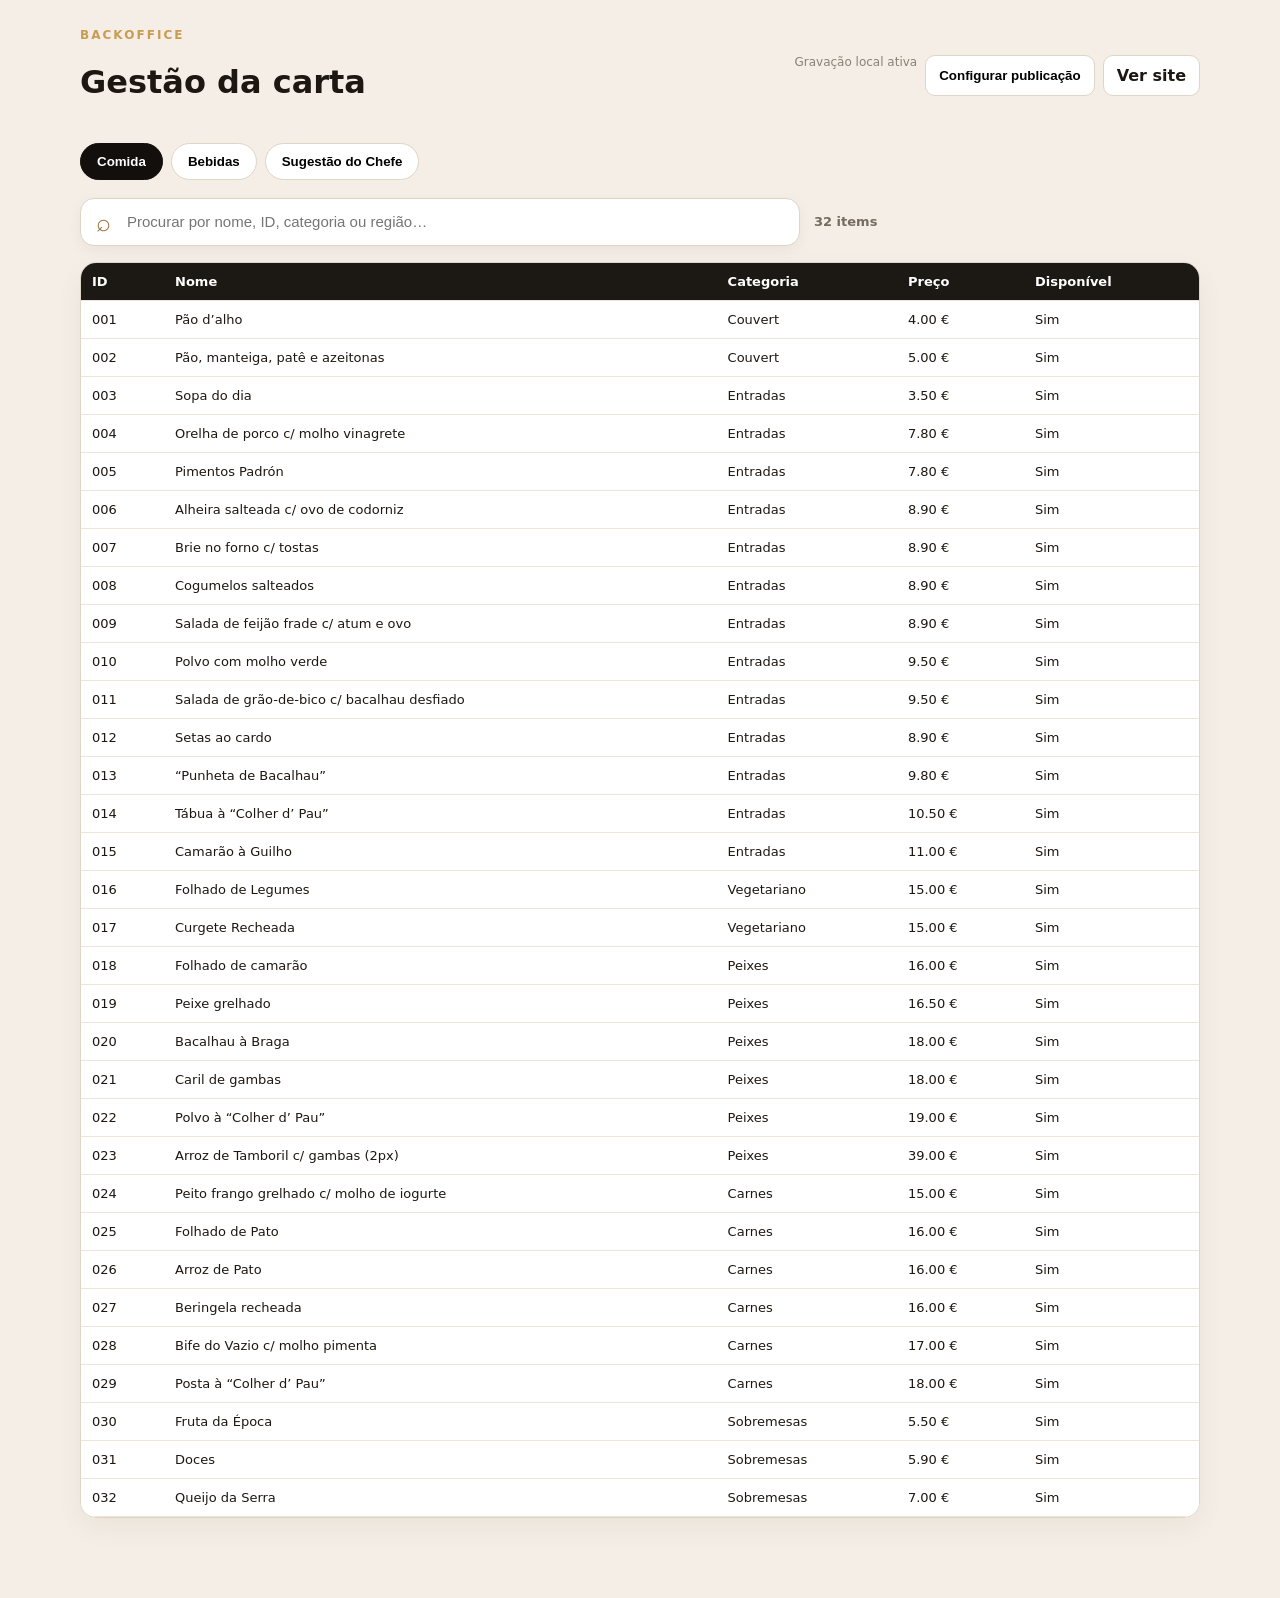
==== commit 600176c1: "Carregar dados locais no backoffice" ====
--- a/admin.html
+++ b/admin.html
@@ -4,8 +4,8 @@
   <meta charset="utf-8">
   <meta name="viewport" content="width=device-width,initial-scale=1">
   <title>Gestão · Colher d’Pau</title>
-  <link rel="stylesheet" href="css/style.css?v=38">
-  <link rel="stylesheet" href="css/v36.css?v=38">
+  <link rel="stylesheet" href="css/style.css?v=39">
+  <link rel="stylesheet" href="css/v36.css?v=39">
 </head>
 <body>
 <div class="admin-wrap shell">
@@ -15,7 +15,7 @@
       <h1>Gestão da carta</h1>
     </div>
     <div class="admin-actions">
-      <div class="github-sync-status" id="githubSyncStatus">Publicação por configurar</div>
+      <div class="github-sync-status" id="githubSyncStatus">Gravação local ativa</div>
       <button class="btn light" id="connectGitHub" type="button">Configurar publicação</button>
       <a class="btn light" href="index.html">Ver site</a>
     </div>
@@ -62,7 +62,7 @@
       <div class="field">
         <label>Carregar nova fotografia</label>
         <div class="image-upload-row"><input id="imageUpload" type="file" accept="image/*"><button class="btn light" id="clearUploadedImage" type="button">Limpar seleção</button></div>
-        <small class="field-help">A fotografia será otimizada e publicada em assets/dishes/ quando aplicar as alterações.</small>
+        <small class="field-help">A fotografia é otimizada e guardada de imediato neste navegador. Quando a publicação estiver configurada, também será enviada para assets/dishes/.</small>
       </div>
       <div class="field full"><label>Pré-visualização</label><img id="preview" class="preview" alt=""></div>
       <div class="field" id="allergensField"><label>Alergénios (separados por vírgula)</label><input id="allergens" placeholder="glúten, leite, ovos"></div>
@@ -78,8 +78,9 @@
   </section>
 </div>
 
-<script src="js/data.js?v=38"></script>
-<script src="js/admin.js?v=38"></script>
-<script src="js/admin-backend.js?v=38"></script>
+<script src="js/data.js?v=39"></script>
+<script src="js/local-data-bridge.js?v=39"></script>
+<script src="js/admin.js?v=39"></script>
+<script src="js/admin-backend.js?v=39"></script>
 </body>
 </html>
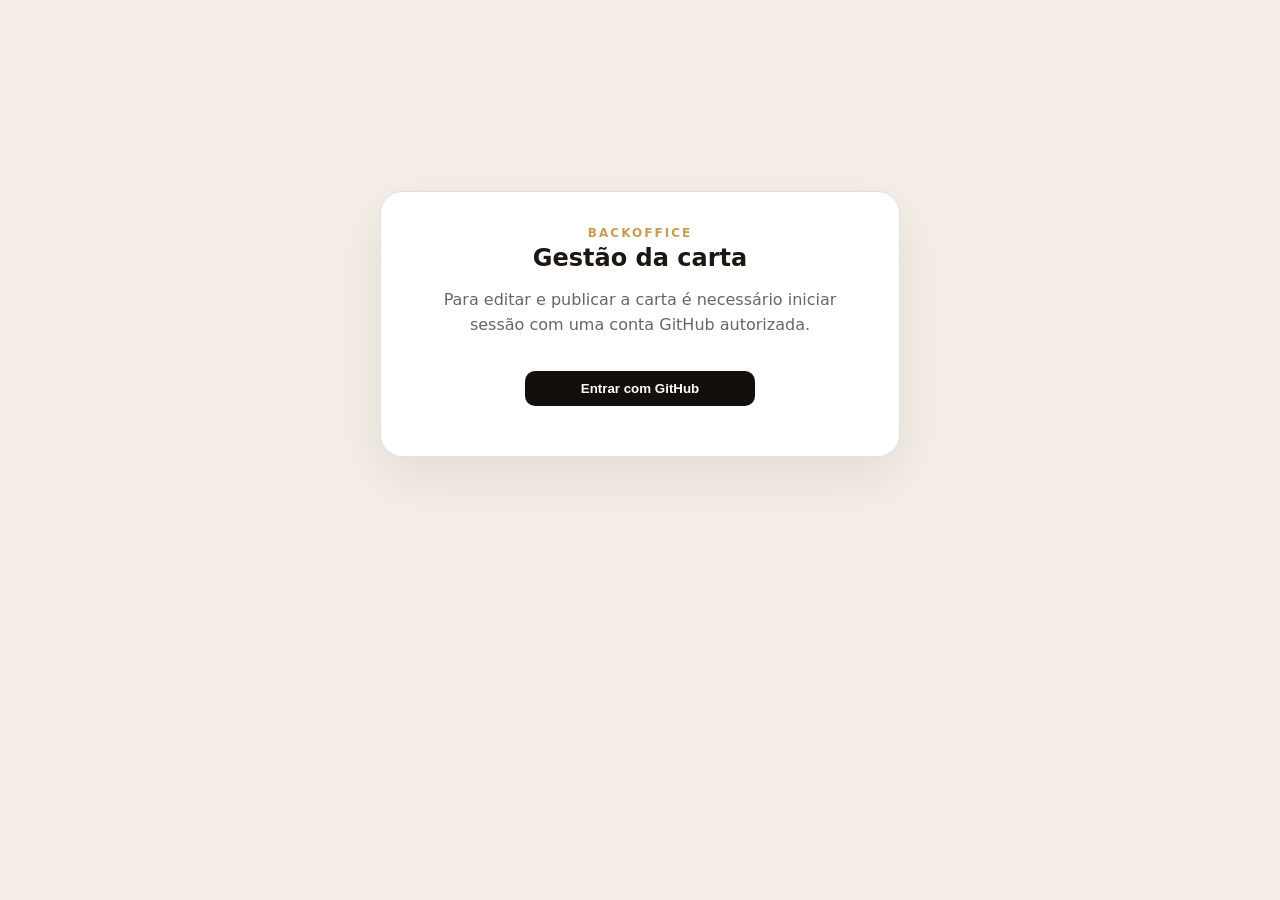
==== commit 7e42469e: "Preparar login GitHub no backoffice" ====
--- a/admin.html
+++ b/admin.html
@@ -4,19 +4,38 @@
   <meta charset="utf-8">
   <meta name="viewport" content="width=device-width,initial-scale=1">
   <title>Gestão · Colher d’Pau</title>
-  <link rel="stylesheet" href="css/style.css?v=39">
-  <link rel="stylesheet" href="css/v36.css?v=39">
+  <link rel="stylesheet" href="css/style.css?v=53">
+  <link rel="stylesheet" href="css/v36.css?v=53">
+  <style>
+    .admin-auth-gate{min-height:72vh;display:grid;place-items:center;padding:48px 20px}
+    .admin-auth-card{width:min(520px,100%);background:#fff;border:1px solid rgba(0,0,0,.12);border-radius:22px;padding:34px;box-shadow:0 20px 60px rgba(0,0,0,.08);text-align:center}
+    .admin-auth-card h1{margin:.25rem 0 .5rem}
+    .admin-auth-card p{color:#666;line-height:1.55}
+    .github-login-btn{display:inline-flex;align-items:center;justify-content:center;gap:10px;margin-top:18px;min-width:230px}
+    .admin-auth-error{margin-top:16px;color:#a32626;font-size:.92rem}
+    [hidden]{display:none!important}
+  </style>
 </head>
 <body>
-<div class="admin-wrap shell">
+<div class="admin-auth-gate" id="adminAuthGate">
+  <section class="admin-auth-card" aria-labelledby="adminAuthTitle">
+    <div class="eyebrow">Backoffice</div>
+    <h1 id="adminAuthTitle">Gestão da carta</h1>
+    <p>Para editar e publicar a carta é necessário iniciar sessão com uma conta GitHub autorizada.</p>
+    <button class="btn primary github-login-btn" id="githubLoginBtn" type="button">Entrar com GitHub</button>
+    <div class="admin-auth-error" id="adminAuthError" aria-live="polite"></div>
+  </section>
+</div>
+
+<div class="admin-wrap shell" id="adminApp" hidden>
   <div class="admin-head">
     <div>
       <div class="eyebrow">Backoffice</div>
       <h1>Gestão da carta</h1>
     </div>
     <div class="admin-actions">
-      <div class="github-sync-status" id="githubSyncStatus">Gravação local ativa</div>
-      <button class="btn light" id="connectGitHub" type="button">Configurar publicação</button>
+      <div class="github-sync-status connected" id="githubSyncStatus">GitHub ligado</div>
+      <button class="btn light" id="connectGitHub" type="button">Terminar sessão</button>
       <a class="btn light" href="index.html">Ver site</a>
     </div>
   </div>
@@ -62,7 +81,7 @@
       <div class="field">
         <label>Carregar nova fotografia</label>
         <div class="image-upload-row"><input id="imageUpload" type="file" accept="image/*"><button class="btn light" id="clearUploadedImage" type="button">Limpar seleção</button></div>
-        <small class="field-help">A fotografia é otimizada e guardada de imediato neste navegador. Quando a publicação estiver configurada, também será enviada para assets/dishes/.</small>
+        <small class="field-help">A fotografia será otimizada e publicada em assets/dishes/ quando aplicar as alterações.</small>
       </div>
       <div class="field full"><label>Pré-visualização</label><img id="preview" class="preview" alt=""></div>
       <div class="field" id="allergensField"><label>Alergénios (separados por vírgula)</label><input id="allergens" placeholder="glúten, leite, ovos"></div>
@@ -78,9 +97,10 @@
   </section>
 </div>
 
-<script src="js/data.js?v=39"></script>
-<script src="js/local-data-bridge.js?v=39"></script>
-<script src="js/admin.js?v=39"></script>
-<script src="js/admin-backend.js?v=39"></script>
+<script src="js/data.js?v=53"></script>
+<script src="js/admin-auth.js?v=53"></script>
+<script src="js/admin.js?v=53"></script>
+<script src="js/admin-session.js?v=53"></script>
+<script src="js/admin-backend.js?v=53"></script>
 </body>
 </html>
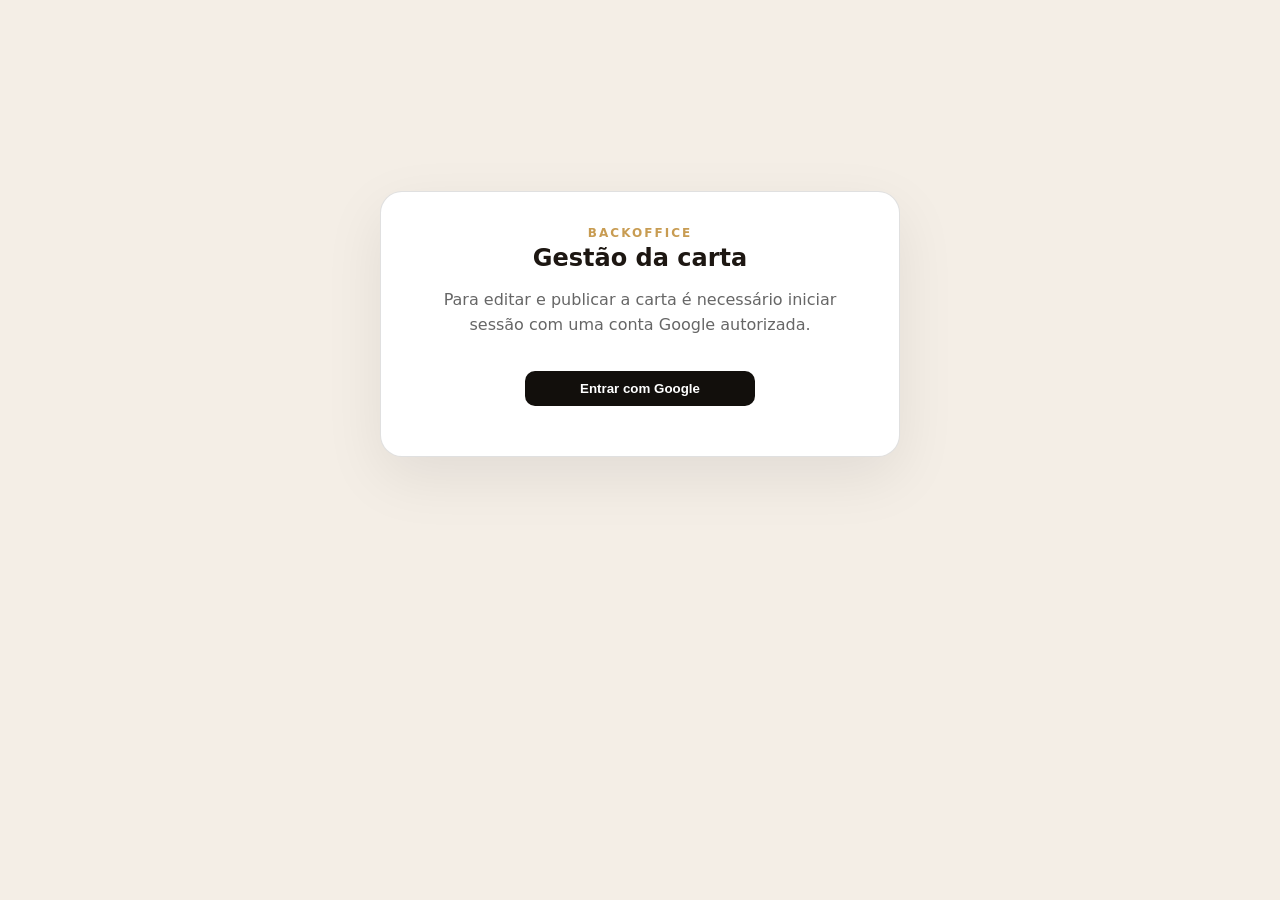
==== commit b098f0c7: "Atualizar interface do backoffice para login Google" ====
--- a/admin.html
+++ b/admin.html
@@ -4,14 +4,14 @@
   <meta charset="utf-8">
   <meta name="viewport" content="width=device-width,initial-scale=1">
   <title>Gestão · Colher d’Pau</title>
-  <link rel="stylesheet" href="css/style.css?v=53">
-  <link rel="stylesheet" href="css/v36.css?v=53">
+  <link rel="stylesheet" href="css/style.css?v=55">
+  <link rel="stylesheet" href="css/v36.css?v=55">
   <style>
     .admin-auth-gate{min-height:72vh;display:grid;place-items:center;padding:48px 20px}
     .admin-auth-card{width:min(520px,100%);background:#fff;border:1px solid rgba(0,0,0,.12);border-radius:22px;padding:34px;box-shadow:0 20px 60px rgba(0,0,0,.08);text-align:center}
     .admin-auth-card h1{margin:.25rem 0 .5rem}
     .admin-auth-card p{color:#666;line-height:1.55}
-    .github-login-btn{display:inline-flex;align-items:center;justify-content:center;gap:10px;margin-top:18px;min-width:230px}
+    .google-login-btn{display:inline-flex;align-items:center;justify-content:center;gap:10px;margin-top:18px;min-width:230px}
     .admin-auth-error{margin-top:16px;color:#a32626;font-size:.92rem}
     [hidden]{display:none!important}
   </style>
@@ -21,8 +21,8 @@
   <section class="admin-auth-card" aria-labelledby="adminAuthTitle">
     <div class="eyebrow">Backoffice</div>
     <h1 id="adminAuthTitle">Gestão da carta</h1>
-    <p>Para editar e publicar a carta é necessário iniciar sessão com uma conta GitHub autorizada.</p>
-    <button class="btn primary github-login-btn" id="githubLoginBtn" type="button">Entrar com GitHub</button>
+    <p>Para editar e publicar a carta é necessário iniciar sessão com uma conta Google autorizada.</p>
+    <button class="btn primary google-login-btn" id="googleLoginBtn" type="button">Entrar com Google</button>
     <div class="admin-auth-error" id="adminAuthError" aria-live="polite"></div>
   </section>
 </div>
@@ -77,7 +77,7 @@
       <div class="field"><label>Preço (€)</label><input id="price" type="number" step=".01"></div>
       <div class="field" id="glassField"><label>Preço copo (€)</label><input id="glass" type="number" step=".01"></div>
       <div class="field" id="regionField"><label>Região</label><input id="region"></div>
-      <div class="field"><label>Fotografia (caminho ou URL)</label><input id="image"></div>
+      <input id="image" type="hidden">
       <div class="field">
         <label>Carregar nova fotografia</label>
         <div class="image-upload-row"><input id="imageUpload" type="file" accept="image/*"><button class="btn light" id="clearUploadedImage" type="button">Limpar seleção</button></div>
@@ -97,10 +97,10 @@
   </section>
 </div>
 
-<script src="js/data.js?v=53"></script>
-<script src="js/admin-auth.js?v=53"></script>
-<script src="js/admin.js?v=53"></script>
-<script src="js/admin-session.js?v=53"></script>
-<script src="js/admin-backend.js?v=53"></script>
+<script src="js/data.js?v=55"></script>
+<script src="js/admin-auth.js?v=55"></script>
+<script src="js/admin.js?v=55"></script>
+<script src="js/admin-session.js?v=55"></script>
+<script src="js/admin-backend.js?v=55"></script>
 </body>
 </html>
--- a/css/v36.css
+++ b/css/v36.css
@@ -1 +1,39 @@
-.github-sync-status{font-size:12px;color:#8a8178;white-space:nowrap}.github-sync-status.connected{color:#237a43;font-weight:700}.github-sync-status.error{color:#a33a2b;font-weight:700}.publish-state{margin-right:auto;font-size:12px;color:#766d63}.publish-state.ok{color:#237a43}.publish-state.error{color:#a33a2b}.publish-state.busy{color:#9a6a20}.drink-image{object-fit:contain!important;background:#fff!important;padding:8px!important}.dish .drink-image{height:150px!important}.image-lightbox img{object-fit:contain!important}@media(max-width:700px){.admin-actions{flex-wrap:wrap!important}.github-sync-status{width:100%;text-align:right}.dish .drink-image{height:180px!important}}+.github-sync-status{font-size:12px;color:#8a8178;white-space:nowrap}.github-sync-status.connected{color:#237a43;font-weight:700}.github-sync-status.error{color:#a33a2b;font-weight:700}.publish-state{margin-right:auto;font-size:12px;color:#766d63}.publish-state.ok{color:#237a43}.publish-state.error{color:#a33a2b}.publish-state.busy{color:#9a6a20}.drink-image{object-fit:contain!important;background:#fff!important;padding:8px!important}.dish .drink-image{height:150px!important}.image-lightbox img{object-fit:contain!important}@media(max-width:700px){.admin-actions{flex-wrap:wrap!important}.github-sync-status{width:100%;text-align:right}.dish .drink-image{height:180px!important}}
+
+/* Mobile - Sugestao do Chefe mais compacta */
+@media(max-width:600px){
+  .chef-suggestion{margin:18px auto 28px!important}
+  .chef-panel{padding:16px 10px 14px!important;border-radius:18px!important}
+  .chef-panel-head{margin-bottom:14px!important}
+  .chef-title-row{gap:5px!important;padding-top:0!important}
+  .chef-title-main,.chef-title-script{font-size:30px!important}
+  .chef-title-rule{margin:8px auto 10px!important}
+  .chef-title-rule span{max-width:58px!important}
+  .chef-grid{gap:10px!important}
+  .chef-card{border-radius:14px!important}
+  .chef-card-header{padding:12px 12px 8px!important}
+  .chef-card-header h3,.chef-card h3{font-size:19px!important;line-height:1.08!important}
+  .chef-type{font-size:9px!important;padding:4px 9px!important;margin-bottom:6px!important}
+  .chef-image{height:165px!important}
+  .chef-image-wrap{min-height:0!important}
+  .chef-price{
+    bottom:8px!important;
+    padding:7px 10px!important;
+    border:1px solid rgba(227,211,188,.78)!important;
+    border-radius:12px!important;
+    background:rgba(244,234,219,.78)!important;
+    color:#181410!important;
+    font-size:18px!important;
+    line-height:1.1!important;
+    font-weight:900!important;
+    box-shadow:none!important;
+  }
+  .chef-card-body{padding:10px 12px 13px!important}
+  .chef-card p{font-size:12.5px!important;line-height:1.35!important;margin:7px 0 0!important}
+}
+
+@media(max-width:380px){
+  .chef-title-main,.chef-title-script{font-size:27px!important}
+  .chef-image{height:150px!important}
+  .chef-card-header h3,.chef-card h3{font-size:18px!important}
+}
